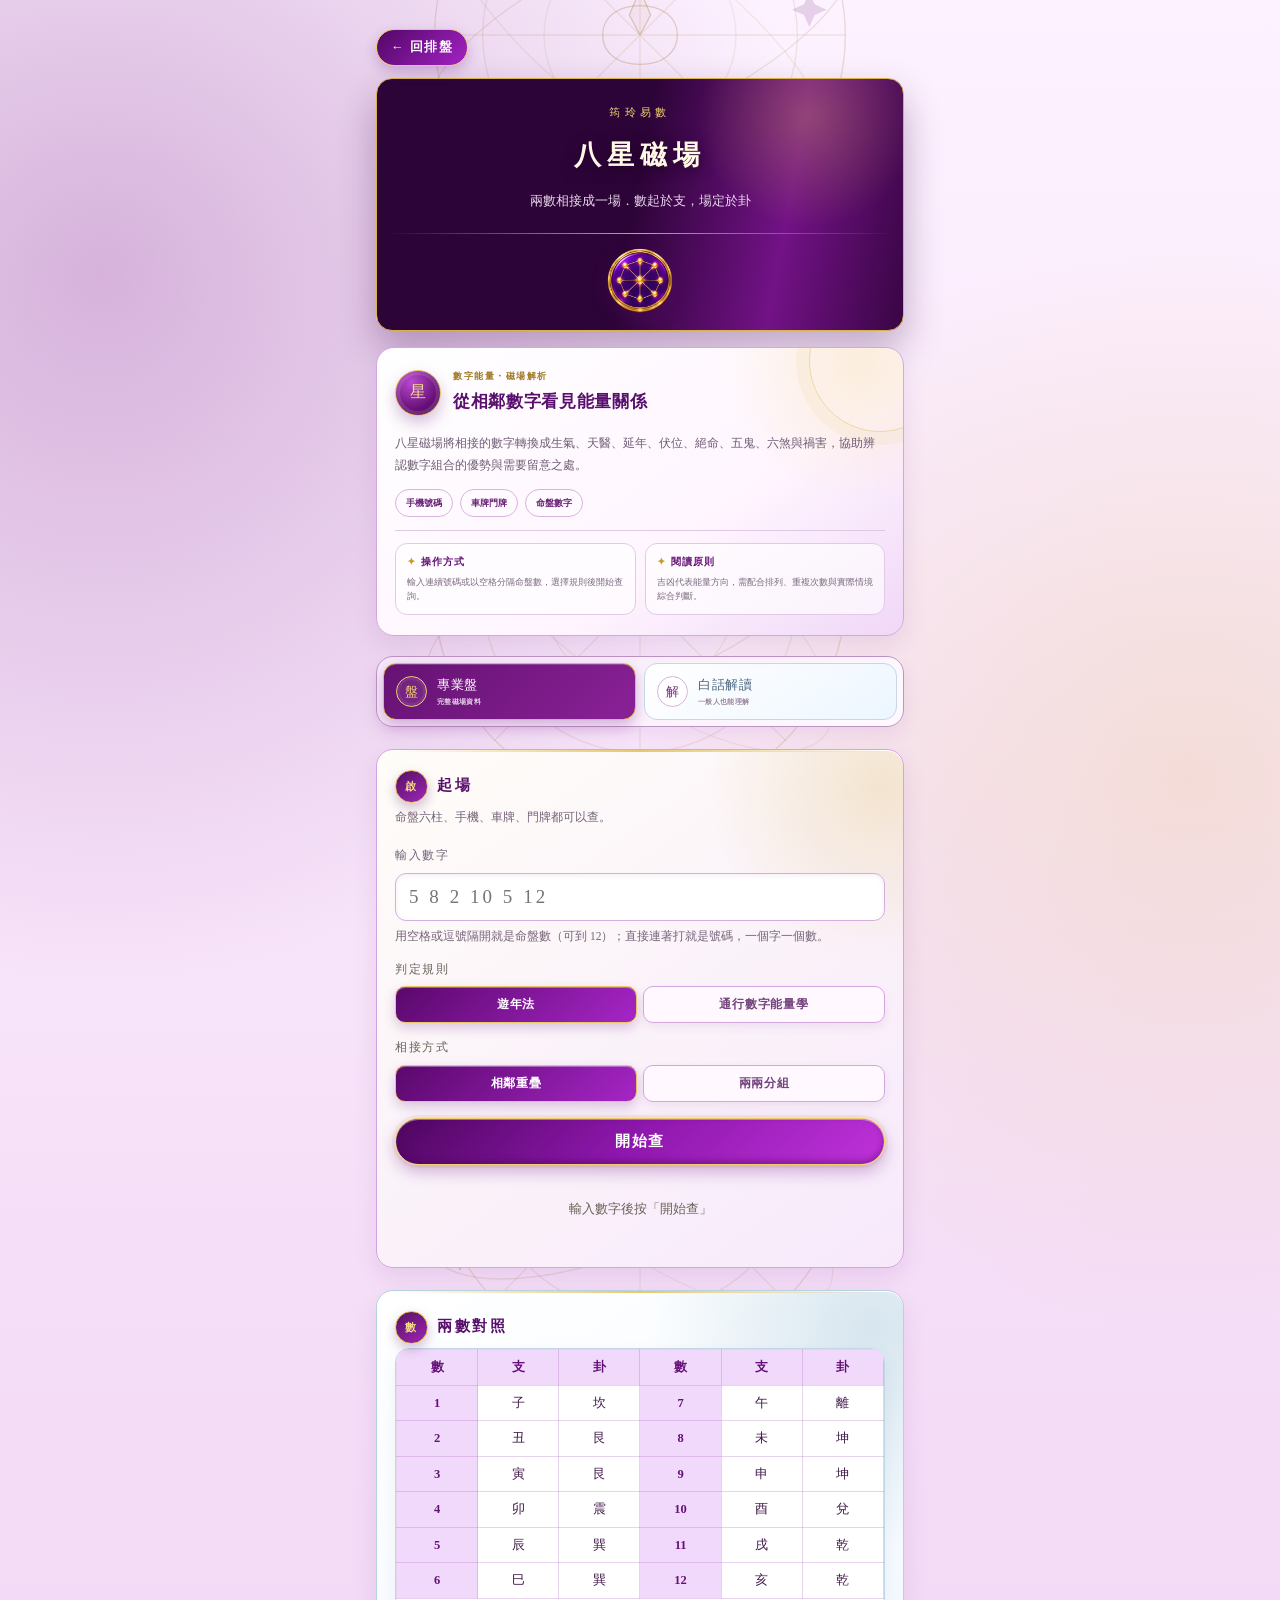
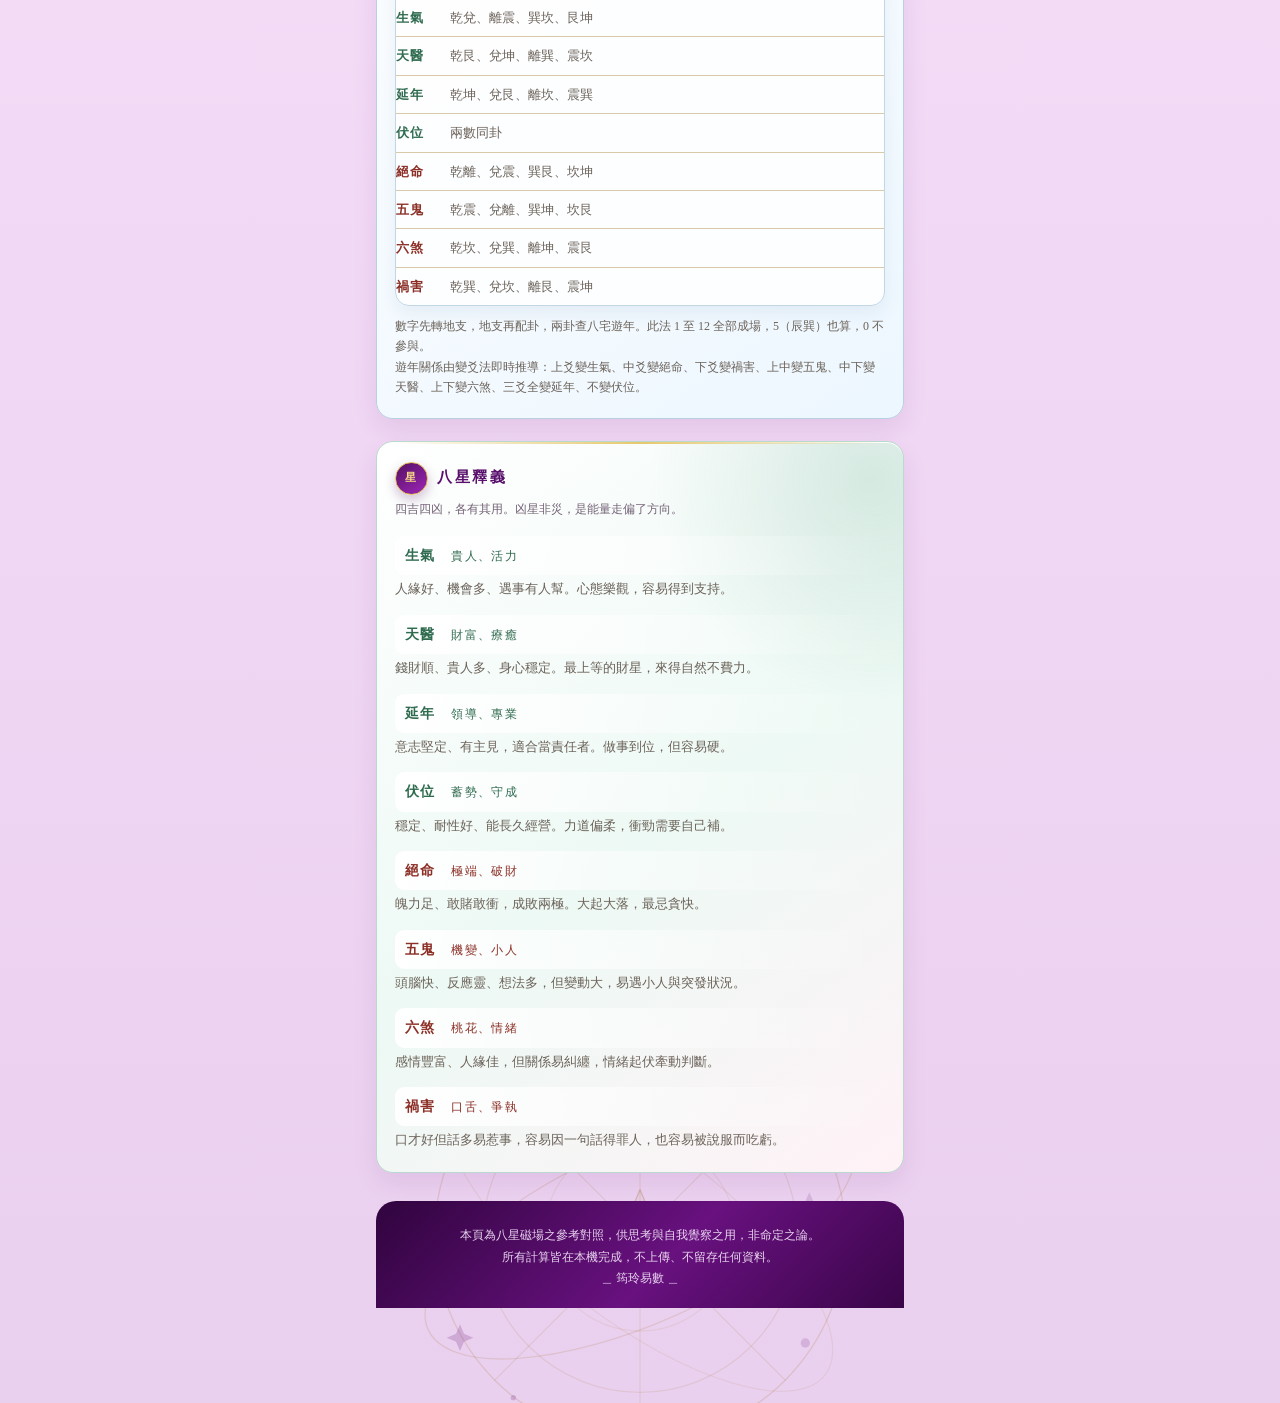
==== bxcc.html @ 33329186 "Add ordered trigram shapes to nine-star number results" ====
<!DOCTYPE html>
<html lang="zh-Hant-TW">
<head>
<meta charset="utf-8">
<meta name="viewport" content="width=device-width,initial-scale=1,viewport-fit=cover">
<meta name="robots" content="noindex,nofollow,noarchive,nosnippet">
<meta name="referrer" content="no-referrer">
<meta name="theme-color" content="#8C2F26">
<title>八星磁場 · 筠玲易數</title>
<style>
:root{
  --paper:#F2EAD9; --paper2:#F7F1E4; --ink:#241E19; --ink2:#6B6259;
  --seal:#8C2F26; --gold:#C9A227; --line:#D8C9A8; --jade:#2F6B4F;
}
*{box-sizing:border-box}
html,body{margin:0;padding:0}
body{
  background:var(--paper);
  color:var(--ink);
  font-family:"Noto Serif TC","Songti TC","Times New Roman",serif;
  line-height:1.8;
  -webkit-text-size-adjust:100%;
  padding:0 0 60px;
}
.wrap{max-width:520px;margin:0 auto;padding:0 18px}

.back{display:inline-block;margin:18px 0 0;font-size:12.5px;letter-spacing:.12em;
  color:var(--seal);text-decoration:none;border-bottom:1px solid var(--line);padding-bottom:2px}
.back:focus-visible{outline:2px solid var(--gold);outline-offset:3px}

header{padding:22px 0 24px;text-align:center}
.eyebrow{font-size:11px;letter-spacing:.4em;color:var(--seal);margin:0 0 8px}
h1{font-size:27px;letter-spacing:.22em;margin:0 0 10px;font-weight:700}
.sub{font-size:13px;color:var(--ink2);margin:0}
.rule{height:1px;border:0;margin:20px 0 0;
  background:linear-gradient(90deg,rgba(201,162,39,0),var(--gold),rgba(201,162,39,0))}

.card{background:var(--paper2);border:1px solid var(--line);border-radius:5px;
  padding:20px 18px;margin:22px 0}
.card h2{font-size:15px;letter-spacing:.18em;margin:0 0 4px;color:var(--seal)}
.card .hint{font-size:12px;color:var(--ink2);margin:0 0 16px}

label{display:block;font-size:12px;letter-spacing:.14em;color:var(--ink2);margin:0 0 6px}
.fieldnote{font-size:11.5px;color:var(--ink2);margin:6px 0 0;line-height:1.6}
input[type=text]{width:100%;padding:12px 13px;font-size:19px;letter-spacing:.16em;
  font-family:inherit;color:var(--ink);background:#fff;
  border:1px solid var(--line);border-radius:4px}
input[type=text]:focus{outline:2px solid var(--gold);outline-offset:1px;border-color:var(--gold)}
.btn{display:block;width:100%;margin-top:16px;padding:13px;border:0;border-radius:4px;
  background:var(--seal);color:var(--paper);font-family:inherit;font-size:15px;
  letter-spacing:.18em;cursor:pointer}
.btn:hover{background:#75261E}
.btn:focus-visible{outline:2px solid var(--gold);outline-offset:2px}

.switch{margin-top:14px}
.switch > span{display:block;font-size:12px;letter-spacing:.14em;color:var(--ink2);margin:0 0 6px}
.modes{display:flex;gap:8px}
.modes button{flex:1;padding:9px 4px;font-family:inherit;font-size:12px;letter-spacing:.06em;
  background:transparent;color:var(--ink2);border:1px solid var(--line);border-radius:4px;cursor:pointer}
.modes button[aria-pressed=true]{background:var(--seal);color:var(--paper);border-color:var(--seal)}
.modes button:focus-visible{outline:2px solid var(--gold);outline-offset:2px}

.flag{margin-top:14px;padding:10px 12px;border-left:3px solid var(--gold);
  background:#F0E8D4;font-size:12px;color:var(--ink2);line-height:1.7}
.flag b{color:var(--seal)}

#out{margin-top:18px}
.pair{display:flex;align-items:flex-start;gap:12px;padding:11px 0;border-bottom:1px solid var(--line)}
.pair:last-child{border-bottom:0}
.num{font-size:20px;letter-spacing:.06em;min-width:62px;color:var(--ink);white-space:nowrap}
.num small{display:block;font-size:11px;color:var(--ink2);letter-spacing:.04em;line-height:1.5}
.star{font-size:16px;letter-spacing:.1em;min-width:44px;font-weight:700}
.star.ji{color:var(--jade)}
.star.xiong{color:var(--seal)}
.desc{font-size:12.5px;color:var(--ink2);line-height:1.6}
.tally{margin-top:16px;padding-top:14px;border-top:1px solid var(--line);font-size:13px}
.tally b{color:var(--seal)}
.empty{font-size:13px;color:var(--ink2);text-align:center;padding:14px 0}
.gua-sequence{margin:2px 0 18px;padding:15px 12px 12px;border:1px solid var(--line);border-radius:5px;background:#fffaf0}
.gua-sequence-head{display:flex;align-items:end;justify-content:space-between;gap:10px;margin-bottom:12px}
.gua-sequence-head b{color:var(--seal);font-size:14px;letter-spacing:.14em}
.gua-sequence-head small{color:var(--ink2);font-size:10.5px}
.gua-scroll{display:flex;gap:8px;overflow-x:auto;padding:2px 1px 8px;scrollbar-width:thin;scrollbar-color:var(--gold) transparent}
.gua-item{position:relative;flex:1 0 58px;min-width:58px;padding:9px 5px 8px;text-align:center;border:1px solid #e3d5b8;border-radius:5px;background:linear-gradient(180deg,#fff,#f5ead3)}
.gua-item:not(:last-child):after{content:"›";position:absolute;right:-8px;top:37px;z-index:2;color:var(--gold);font-weight:700}
.gua-num{display:block;color:var(--seal);font-size:19px;font-weight:700;line-height:1.2}
.gua-shape{width:38px;margin:7px auto 6px;display:grid;gap:4px}
.gua-yao{height:4px;display:flex;justify-content:space-between}
.gua-yao.yang{background:var(--seal)}
.gua-yao.yin span{display:block;width:16px;background:var(--seal)}
.gua-name{display:block;color:var(--ink);font-size:12px;font-weight:700;line-height:1.3}
.gua-zhi{display:block;color:var(--ink2);font-size:10px;line-height:1.4}

table{width:100%;border-collapse:collapse;font-size:12.5px;table-layout:fixed}
th,td{border:1px solid var(--line);padding:6px 2px;text-align:center}
th{background:#EFE5CE;color:var(--seal);font-weight:700}
td.ji{color:var(--jade)}
td.xiong{color:var(--seal)}
td.self{color:var(--ink2);background:#F0E8D4}
.legend{font-size:12px;color:var(--ink2);margin:10px 0 0;line-height:1.7}

.pairs-list{margin:0;padding:0;list-style:none}
.pairs-list li{display:flex;gap:10px;padding:7px 0;border-bottom:1px solid var(--line);font-size:13px}
.pairs-list li:last-child{border-bottom:0}
.pairs-list .nm{min-width:44px;font-weight:700;letter-spacing:.08em}
.pairs-list .nm.ji{color:var(--jade)}
.pairs-list .nm.xiong{color:var(--seal)}
.pairs-list .gp{color:var(--ink2)}

dl{margin:0}
dt{font-size:14px;font-weight:700;letter-spacing:.1em;margin:14px 0 3px}
dt.ji{color:var(--jade)}
dt.xiong{color:var(--seal)}
dd{margin:0;font-size:12.5px;color:var(--ink2)}

footer{text-align:center;font-size:11.5px;color:var(--ink2);padding:26px 18px 0;line-height:1.9}
</style>
<link rel="stylesheet" href="theme-v3.css?v=1">
<link rel="stylesheet" href="inner-theme-v4.css?v=annual-premium-v1">
</head>
<body class="jl-page jl-page-bxcc">
<div class="wrap">

<a class="back" href="./index.html">← 回排盤</a>

<header>
  <p class="eyebrow">筠玲易數</p>
  <h1>八星磁場</h1>
  <p class="sub">兩數相接成一場．數起於支，場定於卦</p>
  <hr class="rule">
</header>

<section class="bx-guide" aria-label="八星磁場說明">
  <div class="bx-guide-head"><span>星</span><div><small>數字能量・磁場解析</small><h2>從相鄰數字看見能量關係</h2></div></div>
  <p>八星磁場將相接的數字轉換成生氣、天醫、延年、伏位、絕命、五鬼、六煞與禍害，協助辨認數字組合的優勢與需要留意之處。</p>
  <div class="bx-guide-tags"><span>手機號碼</span><span>車牌門牌</span><span>命盤數字</span></div>
  <div class="bx-guide-foot"><div><b>操作方式</b>輸入連續號碼或以空格分隔命盤數，選擇規則後開始查詢。</div><div><b>閱讀原則</b>吉凶代表能量方向，需配合排列、重複次數與實際情境綜合判斷。</div></div>
</section>

<section id="jli-reading" aria-label="八星磁場閱讀方式">
  <div class="jli-reading-tabs" role="tablist">
    <button type="button" class="on" data-jli-reading="chart" aria-selected="true"><i>盤</i><span>專業盤<small>完整磁場資料</small></span></button>
    <button type="button" data-jli-reading="plain" aria-selected="false"><i>解</i><span>白話解讀<small>一般人也能理解</small></span></button>
  </div>
  <div class="jli-reading-body" hidden>
    <div class="jli-reading-title"><span>星</span><div><small>一般客戶閱讀模式</small><h2>把八星磁場轉成生活中的能量提醒</h2></div></div>
    <p id="jli-reading-lead">專業盤保留兩數成場與八星名稱；白話模式則說明這組數字常見的優勢、可能過度使用的地方，以及在工作、人際與選號上的應用方向。</p>
    <div class="jli-reading-points">
      <article><b><em>01</em>主要磁場</b><p>先看反覆出現的八星，辨認號碼最明顯的能量。</p></article>
      <article><b><em>02</em>組合影響</b><p>再看相鄰排列與重複次數，避免只憑單一吉凶判斷。</p></article>
      <article><b><em>03</em>生活應用</b><p>轉成工作、人際、財務及情緒管理可以理解的提醒。</p></article>
    </div>
    <div class="jli-pro-preview">
      <div class="jli-pro-lock">鎖</div><div><small>PROFESSIONAL REPORT</small><h3>完整專業版解讀</h3><p>專業版將提供主要磁場比例、連續組合、優勢風險及老師的號碼使用建議。</p></div>
      <div class="jli-pro-tags"><span>磁場比例</span><span>連續組合</span><span>財運事業</span><span>人際感情</span><span>選號建議</span></div>
      <button type="button" disabled>專業版・即將開放</button>
    </div>
    <p class="jli-reading-note">數字磁場內容適合自我理解與生活規劃參考，不應作為醫療、法律及投資決策的唯一依據。</p>
  </div>
</section>

<section class="card bx-input-card">
  <h2>起場</h2>
  <p class="hint">命盤六柱、手機、車牌、門牌都可以查。</p>

  <label for="num">輸入數字</label>
  <input type="text" id="num" inputmode="numeric" autocomplete="off" placeholder="5 8 2 10 5 12">
  <p class="fieldnote">用空格或逗號隔開就是命盤數（可到 12）；直接連著打就是號碼，一個字一個數。</p>

  <div class="switch">
    <span>判定規則</span>
    <div class="modes" role="group" aria-label="判定規則">
      <button type="button" id="r1" aria-pressed="true">遊年法</button>
      <button type="button" id="r2" aria-pressed="false">通行數字能量學</button>
    </div>
  </div>

  <div class="switch">
    <span>相接方式</span>
    <div class="modes" role="group" aria-label="相接方式">
      <button type="button" id="p1" aria-pressed="true">相鄰重疊</button>
      <button type="button" id="p2" aria-pressed="false">兩兩分組</button>
    </div>
  </div>

  <button class="btn" type="button" id="go">開始查</button>
  <div id="out"><p class="empty">輸入數字後按「開始查」</p></div>
</section>

<section class="card bx-grid-card">
  <h2>兩數對照</h2>
  <div id="grid"></div>
  <p class="legend" id="gridnote"></p>
</section>

<section class="card bx-dict-card">
  <h2>八星釋義</h2>
  <p class="hint">四吉四凶，各有其用。凶星非災，是能量走偏了方向。</p>
  <dl id="dict"></dl>
</section>

<footer>
  本頁為八星磁場之參考對照，供思考與自我覺察之用，非命定之論。<br>
  所有計算皆在本機完成，不上傳、不留存任何資料。<br>
  ＿ 筠玲易數 ＿
</footer>

</div>

<script src="traditional-zh.js?v=traditional-v1"></script>
<script>
(function(){
'use strict';

/* ─────────── 八星 ─────────── */
var STAR = {
  '生氣':{t:'ji', s:'貴人、活力', d:'人緣好、機會多、遇事有人幫。心態樂觀，容易得到支持。'},
  '天醫':{t:'ji', s:'財富、療癒', d:'錢財順、貴人多、身心穩定。最上等的財星，來得自然不費力。'},
  '延年':{t:'ji', s:'領導、專業', d:'意志堅定、有主見，適合當責任者。做事到位，但容易硬。'},
  '伏位':{t:'ji', s:'蓄勢、守成', d:'穩定、耐性好、能長久經營。力道偏柔，衝勁需要自己補。'},
  '絕命':{t:'xiong', s:'極端、破財', d:'魄力足、敢賭敢衝，成敗兩極。大起大落，最忌貪快。'},
  '五鬼':{t:'xiong', s:'機變、小人', d:'頭腦快、反應靈、想法多，但變動大，易遇小人與突發狀況。'},
  '六煞':{t:'xiong', s:'桃花、情緒', d:'感情豐富、人緣佳，但關係易糾纏，情緒起伏牽動判斷。'},
  '禍害':{t:'xiong', s:'口舌、爭執', d:'口才好但話多易惹事，容易因一句話得罪人，也容易被說服而吃虧。'}
};
var ORDER = ['生氣','天醫','延年','伏位','絕命','五鬼','六煞','禍害'];

/* ─────────── 規則一：遊年法 ───────────
   數字 → 地支 → 八卦 → 八宅遊年
   1子坎 2丑艮 3寅艮 4卯震 5辰巽 6巳巽
   7午離 8未坤 9申坤 10酉兌 11戌乾 12亥乾           */
var ZHI  = ['','子','丑','寅','卯','辰','巳','午','未','申','酉','戌','亥'];
var GUA  = ['','坎','艮','艮','震','巽','巽','離','坤','坤','兌','乾','乾'];

/* 八卦爻線，由上而下：1 陽、0 陰 */
var YAO = {
  '乾':'111', '兌':'011', '離':'101', '震':'001',
  '巽':'110', '坎':'010', '艮':'100', '坤':'000'
};

/* ---------------------------------------------------------
   八宅遊年：用「變爻法」推導，不寫死對照表。
   兩卦逐爻比對，變動的爻位決定遊年：
     不變     伏位      上爻變   生氣
     中爻變   絕命      下爻變   禍害
     上中變   五鬼      中下變   天醫
     上下變   六煞      三爻全變 延年

   2026-08-08 修正：原本寫死的對照表，絕命與六煞有四組寫顛倒
     艮震・兌巽  原標絕命 → 應為六煞
     艮巽・兌震  原標六煞 → 應為絕命
   受影響的數字組合：2-4、3-4、5-10、6-10（絕命→六煞）
                    2-5、2-6、3-5、3-6、4-10（六煞→絕命）
   改為推導後，乾宮八關係 8/8 與傳統相符，28 組關係對稱。
   --------------------------------------------------------- */
var RULE = {
  '000':'伏位', '100':'生氣', '010':'絕命', '001':'禍害',
  '110':'五鬼', '011':'天醫', '101':'六煞', '111':'延年'
};
var BAGUA = ['乾','兌','離','震','巽','坎','艮','坤'];

var YOUNIAN = {};
(function(){
  for (var i = 0; i < BAGUA.length; i++){
    for (var j = 0; j < BAGUA.length; j++){
      var a = YAO[BAGUA[i]], b = YAO[BAGUA[j]], x = '';
      for (var k = 0; k < 3; k++) x += (a.charAt(k) === b.charAt(k)) ? '0' : '1';
      YOUNIAN[BAGUA[i] + BAGUA[j]] = RULE[x];
    }
  }
})();

/* 由推導結果反組成「每個遊年有哪幾組卦」，供對照表列出 */
var YOUNIAN_GROUPS = {};
(function(){
  var seen = {};
  for (var i = 0; i < BAGUA.length; i++){
    for (var j = 0; j < BAGUA.length; j++){
      if (i === j) continue;
      var a = BAGUA[i], b = BAGUA[j];
      var key = [a, b].sort().join('');
      if (seen[key]) continue;
      seen[key] = 1;
      var name = YOUNIAN[a + b];
      (YOUNIAN_GROUPS[name] = YOUNIAN_GROUPS[name] || []).push([a, b]);
    }
  }
})();

/* ─────────── 規則二：通行數字能量學（1-9，去 5） ─────────── */
var TONGXING = {
  '13':'天醫','31':'天醫','68':'天醫','86':'天醫','49':'天醫','94':'天醫','27':'天醫','72':'天醫',
  '14':'生氣','41':'生氣','67':'生氣','76':'生氣','39':'生氣','93':'生氣','28':'生氣','82':'生氣',
  '19':'延年','91':'延年','78':'延年','87':'延年','34':'延年','43':'延年','26':'延年','62':'延年',
  '11':'伏位','22':'伏位','33':'伏位','44':'伏位','66':'伏位','77':'伏位','88':'伏位','99':'伏位',
  '17':'禍害','71':'禍害','89':'禍害','98':'禍害','46':'禍害','64':'禍害','23':'禍害','32':'禍害',
  '16':'六煞','61':'六煞','47':'六煞','74':'六煞','38':'六煞','83':'六煞','29':'六煞','92':'六煞',
  '18':'五鬼','81':'五鬼','79':'五鬼','97':'五鬼','36':'五鬼','63':'五鬼','24':'五鬼','42':'五鬼',
  '12':'絕命','21':'絕命','69':'絕命','96':'絕命','48':'絕命','84':'絕命','37':'絕命','73':'絕命'
};

/* ─────────── 狀態 ─────────── */
var rule = 'younian';   /* younian | tongxing */
var pairMode = 'overlap'; /* overlap | group */
var out = document.getElementById('out');

function esc(s){
  return String(s).replace(/[&<>]/g, function(c){
    return {'&':'&amp;','<':'&lt;','>':'&gt;'}[c];
  });
}

/* 解析輸入：有分隔符 → 多位數；沒有 → 逐字 */
function parseInput(raw){
  var s = String(raw || '');
  if (/[^0-9]/.test(s.trim())){
    return (s.match(/\d+/g) || []).map(Number);
  }
  return (s.match(/\d/g) || []).map(Number);
}

/* 依規則過濾可成場的數 */
function usable(nums){
  return nums.filter(function(n){
    if (rule === 'younian') return n >= 1 && n <= 12;
    return n >= 1 && n <= 9 && n !== 5;
  });
}

function lookup(a, b){
  if (rule === 'younian'){
    var ga = GUA[a], gb = GUA[b];
    if (!ga || !gb) return null;
    return YOUNIAN[ga + gb] || null;
  }
  return TONGXING[String(a) + String(b)] || null;
}

function makePairs(arr){
  var p = [], i;
  if (pairMode === 'overlap'){
    for (i = 0; i + 1 < arr.length; i++) p.push([arr[i], arr[i+1]]);
  } else {
    for (i = 0; i + 1 < arr.length; i += 2) p.push([arr[i], arr[i+1]]);
  }
  return p;
}

/* 將每個數字依序列成三爻卦形，對應老師的「列卦」閱讀方式 */
function drawYao(gua){
  var bits = YAO[gua] || '';
  var h = '<span class="gua-shape" aria-label="' + esc(gua) + '卦卦形">';
  for (var i = 0; i < bits.length; i++){
    h += bits.charAt(i) === '1'
      ? '<i class="gua-yao yang"></i>'
      : '<i class="gua-yao yin"><span></span><span></span></i>';
  }
  return h + '</span>';
}

function renderGuaSequence(arr){
  if (rule !== 'younian') return '';
  var h = '<section class="gua-sequence" aria-label="卦形排列">'
        + '<div class="gua-sequence-head"><b>卦形排列</b><small>每一個數字依序列卦</small></div>'
        + '<div class="gua-scroll">';
  arr.forEach(function(n){
    h += '<div class="gua-item">'
       + '<strong class="gua-num">' + esc(n) + '</strong>'
       + drawYao(GUA[n])
       + '<span class="gua-name">' + esc(GUA[n]) + '卦</span>'
       + '<small class="gua-zhi">' + esc(ZHI[n]) + '支</small>'
       + '</div>';
  });
  return h + '</div></section>';
}

function render(raw){
  var all = parseInput(raw);
  if (all.length < 2){
    out.innerHTML = '<p class="empty">至少要有兩個數字才能相接成場。</p>';
    return;
  }
  var arr = usable(all);
  if (arr.length < 2){
    out.innerHTML = '<p class="empty">' + (rule === 'younian'
      ? '可用的數字不足兩個。遊年法取 1 至 12，0 不成場。'
      : '扣掉 0 與 5 之後不足兩位，這組號碼不成磁場。') + '</p>';
    return;
  }

  var pairs = makePairs(arr);
  var html = '', ji = 0, xiong = 0, tally = {};

  pairs.forEach(function(p){
    var name = lookup(p[0], p[1]);
    if (!name) return;
    var info = STAR[name];
    if (info.t === 'ji') ji++; else xiong++;
    tally[name] = (tally[name] || 0) + 1;

    var sub = '';
    if (rule === 'younian'){
      sub = '<small>' + ZHI[p[0]] + GUA[p[0]] + '　' + ZHI[p[1]] + GUA[p[1]] + '</small>';
    }
    html += '<div class="pair">'
          +   '<div class="num">' + esc(p[0] + '－' + p[1]) + sub + '</div>'
          +   '<div class="star ' + info.t + '">' + name + '</div>'
          +   '<div class="desc">' + info.s + '｜' + info.d + '</div>'
          + '</div>';
  });

  if (!html){
    out.innerHTML = '<p class="empty">這組數字沒有成形的磁場。</p>';
    return;
  }

  var names = Object.keys(tally).sort(function(a, b){ return tally[b] - tally[a]; });
  var top = names[0];
  var line = '共 <b>' + (ji + xiong) + '</b> 組：吉星 <b>' + ji + '</b>、凶星 <b>' + xiong + '</b>。'
           + '主導磁場為 <b>' + top + '</b>（' + tally[top] + ' 組）。';
  var dropped = all.length - arr.length;
  if (dropped > 0){
    line += '<br><span style="color:var(--ink2)">已略去 ' + dropped + ' 個數：'
          + (rule === 'younian' ? '遊年法只取 1 至 12。' : '0 依附前數，5 為連接數，兩者本身不成場。')
          + '</span>';
  }
  out.innerHTML = renderGuaSequence(arr) + html + '<div class="tally">' + line + '</div>';
}

/* ─────────── 對照表 ─────────── */
function drawGrid(){
  var g = document.getElementById('grid');
  var note = document.getElementById('gridnote');

  if (rule === 'younian'){
    var h = '<table><tr><th>數</th><th>支</th><th>卦</th><th>數</th><th>支</th><th>卦</th></tr>';
    for (var i = 1; i <= 6; i++){
      var j = i + 6;
      h += '<tr><th>' + i + '</th><td>' + ZHI[i] + '</td><td>' + GUA[i] + '</td>'
         +     '<th>' + j + '</th><td>' + ZHI[j] + '</td><td>' + GUA[j] + '</td></tr>';
    }
    h += '</table>';

    h += '<ul class="pairs-list">';
    ORDER.forEach(function(name){
      if (name === '伏位'){
        h += '<li><span class="nm ji">伏位</span><span class="gp">兩數同卦</span></li>';
        return;
      }
      var groups = (YOUNIAN_GROUPS[name] || []).map(function(p){ return p[0] + p[1]; }).join('、');
      h += '<li><span class="nm ' + STAR[name].t + '">' + name + '</span>'
         + '<span class="gp">' + groups + '</span></li>';
    });
    h += '</ul>';

    g.innerHTML = h;
    note.innerHTML = '數字先轉地支，地支再配卦，兩卦查八宅遊年。'
      + '此法 1 至 12 全部成場，5（辰巽）也算，0 不參與。'
      + '<br>遊年關係由變爻法即時推導：上爻變生氣、中爻變絕命、下爻變禍害、'
      + '上中變五鬼、中下變天醫、上下變六煞、三爻全變延年、不變伏位。';
    return;
  }

  var ns = [1,2,3,4,6,7,8,9];
  var t = '<table><tr><th></th>';
  ns.forEach(function(n){ t += '<th>' + n + '</th>'; });
  t += '</tr>';
  ns.forEach(function(a){
    t += '<tr><th>' + a + '</th>';
    ns.forEach(function(b){
      var name = TONGXING[String(a) + String(b)];
      var cls = (a === b) ? 'self' : STAR[name].t;
      t += '<td class="' + cls + '">' + name + '</td>';
    });
    t += '</tr>';
  });
  t += '</table>';
  g.innerHTML = t;
  note.innerHTML = '坊間通行的數字能量學，取 1 至 9，5 為連接數不成場，0 依附前數。'
    + '<br>此法與老師排盤上的標示不同，僅供比對。';
}

/* ─────────── 事件 ─────────── */
function refresh(){
  drawGrid();
  var v = document.getElementById('num').value;
  if (parseInput(v).length >= 2) render(v);
}

function setRule(r){
  rule = r;
  document.getElementById('r1').setAttribute('aria-pressed', r === 'younian');
  document.getElementById('r2').setAttribute('aria-pressed', r === 'tongxing');
  refresh();
}
function setPair(p){
  pairMode = p;
  document.getElementById('p1').setAttribute('aria-pressed', p === 'overlap');
  document.getElementById('p2').setAttribute('aria-pressed', p === 'group');
  var v = document.getElementById('num').value;
  if (parseInput(v).length >= 2) render(v);
}

document.getElementById('r1').addEventListener('click', function(){ setRule('younian'); });
document.getElementById('r2').addEventListener('click', function(){ setRule('tongxing'); });
document.getElementById('p1').addEventListener('click', function(){ setPair('overlap'); });
document.getElementById('p2').addEventListener('click', function(){ setPair('group'); });
document.getElementById('go').addEventListener('click', function(){
  render(document.getElementById('num').value);
});
document.getElementById('num').addEventListener('keydown', function(e){
  if (e.key === 'Enter'){ e.preventDefault(); render(this.value); }
});

/* 八星釋義 */
(function(){
  var h = '';
  ORDER.forEach(function(n){
    var s = STAR[n];
    h += '<dt class="' + s.t + '">' + n
       + '　<span style="font-size:12px;font-weight:400">' + s.s + '</span></dt>'
       + '<dd>' + s.d + '</dd>';
  });
  document.getElementById('dict').innerHTML = h;
})();

drawGrid();

})();
</script>
<script>
(function(){
  var panel=document.getElementById('jli-reading');
  if(!panel) return;
  var body=panel.querySelector('.jli-reading-body');
  panel.querySelectorAll('[data-jli-reading]').forEach(function(btn){
    btn.addEventListener('click',function(){
      var plain=btn.getAttribute('data-jli-reading')==='plain';
      panel.querySelectorAll('[data-jli-reading]').forEach(function(item){
        var active=item===btn; item.classList.toggle('on',active); item.setAttribute('aria-selected',active?'true':'false');
      });
      body.hidden=!plain;
      (plain ? panel : document.querySelector('section.card')).scrollIntoView({behavior:'smooth',block:'start'});
    });
  });
})();
</script>
<script src="quick-nav.js?v=taohua-v23"></script>
</body>
</html>
---- theme-v3.css ----
:root{
  --jl-purple:#681184;
  --jl-purple-2:#9829bd;
  --jl-purple-3:#c96ee8;
  --jl-lilac:#f3d9ff;
  --jl-blush:#fff7ff;
  --jl-gold:#d8ad4d;
  --jl-gold-soft:#f4d985;
  --jl-ink:#4d165d;
  --jl-muted:#756378;
  --jl-line:rgba(173,84,201,.42);
  --jl-shadow:0 12px 32px rgba(94,18,121,.13);
}

.jl-page{
  min-height:100%;
  background:
    radial-gradient(circle at 50% -8%,rgba(255,255,255,.98),transparent 36%),
    radial-gradient(circle at 8% 34%,rgba(212,116,243,.20),transparent 26%),
    linear-gradient(180deg,#fff9ff 0%,#f7e4ff 55%,#ecd0fa 100%);
  color:#3e3142;
}

.jl-page::before{
  content:"";
  position:fixed;
  inset:0;
  z-index:-1;
  pointer-events:none;
  opacity:.28;
  background-image:radial-gradient(rgba(121,30,151,.24) .55px,transparent .55px);
  background-size:8px 8px;
}

.jl-page .wrap{max-width:620px}

.jl-page .back{
  display:inline-flex;
  align-items:center;
  min-height:40px;
  margin-top:14px;
  padding:7px 14px;
  border:1px solid var(--jl-line);
  border-radius:999px;
  background:rgba(255,255,255,.78);
  color:var(--jl-purple);
  text-decoration:none;
  box-shadow:0 5px 15px rgba(92,14,119,.08);
}

.jl-page header:not(.jlf-header){
  margin:14px 0 22px;
  padding:25px 18px 23px;
  border:1px solid var(--jl-line);
  border-radius:22px;
  background:
    radial-gradient(circle at 85% 15%,rgba(244,217,133,.22),transparent 24%),
    linear-gradient(135deg,rgba(255,255,255,.94),rgba(239,204,255,.92));
  box-shadow:var(--jl-shadow);
}

.jl-page .eyebrow{color:var(--jl-purple-2)}
.jl-page h1{color:var(--jl-purple);text-shadow:0 2px 12px rgba(105,19,134,.10)}
.jl-page .sub{color:var(--jl-muted)}
.jl-page .rule,.jl-page .orn{background:linear-gradient(90deg,transparent,var(--jl-gold),transparent)}

.jl-page .card{
  border:1px solid var(--jl-line);
  border-radius:18px;
  background:linear-gradient(180deg,rgba(255,255,255,.97),rgba(255,248,255,.94));
  box-shadow:var(--jl-shadow);
}

.jl-page .card h2,.jl-page h2{color:var(--jl-purple)}
.jl-page h2::after{background:linear-gradient(90deg,transparent,var(--jl-gold),transparent)}
.jl-page label,.jl-page .hint,.jl-page .fieldnote,.jl-page .note{color:var(--jl-muted)}

.jl-page input,.jl-page select{
  border-color:rgba(164,88,190,.42);
  border-radius:10px;
  background:#fff;
}

.jl-page input:focus,.jl-page select:focus{
  border-color:var(--jl-purple-2);
  box-shadow:0 0 0 3px rgba(160,50,196,.14);
}

.jl-page .btn,.jl-page .go,.jl-page .pick button{
  border-radius:999px;
  background:linear-gradient(135deg,var(--jl-purple),var(--jl-purple-2));
  color:#fff;
  box-shadow:0 7px 17px rgba(95,15,124,.20);
}

.jl-page .modes button,.jl-page .quick button{
  border-color:var(--jl-line);
  border-radius:10px;
  background:rgba(255,255,255,.74);
  color:var(--jl-purple);
}

.jl-page .modes button[aria-pressed=true]{
  border-color:var(--jl-purple);
  background:linear-gradient(135deg,var(--jl-purple),var(--jl-purple-2));
  color:#fff;
}

.jl-page table{background:#fff}
.jl-page th{background:#f1d9fb;color:var(--jl-purple)}
.jl-page th,.jl-page td{border-color:rgba(174,111,193,.30)}

.jl-page .yj>div,.jl-page .pos div,.jl-page .hrs div{
  border-color:rgba(174,111,193,.30);
  background:#fffaff;
}

.jl-page footer:not(.jlf-footer){
  margin-top:28px;
  padding:24px 14px 18px;
  border:0;
  border-radius:20px 20px 0 0;
  background:linear-gradient(135deg,#30043e,#68117f 55%,#3a0549);
  color:#e9d5ef;
}

@media(max-width:430px){
  .jl-page .wrap{padding-left:14px;padding-right:14px}
  .jl-page header:not(.jlf-header){padding:21px 14px}
  .jl-page .card{padding:18px 15px}
}
---- inner-theme-v4.css ----
:root{--jl-purple:#651078;--jl-purple2:#aa28cb;--jl-deep:#350441;--jl-gold:#d5aa3d;--jl-gold2:#f5db85;--jl-paper:#fffaff;--jl-ink:#401949;--route-a:#71127f;--route-b:#d5a73c;--route-soft:#f1dcf6;--route-pale:#fff7ff}
body[data-jli-route="四柱"]{--route-a:#71127f;--route-b:#c59632;--route-soft:#efd9f5;--route-pale:#fff5ff}
body[data-jli-route="九宮"]{--route-a:#356d91;--route-b:#b68a2c;--route-soft:#dcecf7;--route-pale:#f4faff}
body[data-jli-route="奇門"]{--route-a:#397b70;--route-b:#b88b2a;--route-soft:#dcefe9;--route-pale:#f2fbf8}
body[data-jli-route="六親"]{--route-a:#984d78;--route-b:#bf8d2b;--route-soft:#f3dce8;--route-pale:#fff5f9}
body[data-jli-route="流年"]{--route-a:#9a6629;--route-b:#8b4b72;--route-soft:#f7e8c9;--route-pale:#fffaf0}
body.jlf-feature-mode,body.jl-page-bxcc,body.jl-page-rz{color:var(--jl-ink);background:radial-gradient(circle at 8% 12%,color-mix(in srgb,var(--route-a) 17%,transparent),transparent 24%),url("assets/celestial-orbit.svg") 50% 340px/620px auto repeat-y,linear-gradient(180deg,color-mix(in srgb,var(--route-soft) 72%,#fff) 0,#fff9fff6 48%,color-mix(in srgb,var(--route-soft) 82%,#fff) 100%)!important}
#jli-head{height:auto!important;min-height:0!important;aspect-ratio:auto!important;margin:0 -18px 15px!important;padding:0!important;background:#fffaff;box-shadow:0 8px 24px #67107820}
.jli-top{height:62px;padding:0 17px;display:flex;align-items:center;justify-content:space-between;border-bottom:1px solid #d5ad4f88;background:#ffffffeb;backdrop-filter:blur(13px)}
.jli-brand{display:flex;align-items:center;gap:9px;border:0;background:transparent;color:#59106c;font-family:inherit;text-align:left}.jli-brand>span{width:34px;height:34px;display:grid;place-items:center;border-radius:50%;border:1px solid var(--jl-gold);color:#a17620;background:linear-gradient(145deg,#fffef7,#f6e3a0);box-shadow:inset 0 0 0 4px #fff,0 4px 10px #72128122}.jli-brand b{font-size:19px}.jli-brand small{display:block;font-size:7px;letter-spacing:1.5px;color:#93722e;margin-top:1px}.jli-home,#jlf-back{border:1px solid #f0cf6e!important;border-radius:999px!important;color:white!important;background:linear-gradient(135deg,#510665,#8e18ae 50%,#bc31d8)!important;box-shadow:inset 0 1px #ffffff66,inset 0 -3px 7px #42004f66,0 6px 15px #67117f42,0 0 0 3px #ddb84c28!important;font:900 11px inherit!important;min-height:38px;padding:0 15px!important;cursor:pointer}
#jlf-back{display:block!important;margin:0 0 13px!important;width:100%!important}
.jli-hero{min-height:145px;padding:25px 20px;display:grid;grid-template-columns:1fr 92px;align-items:center;position:relative;overflow:hidden;background:linear-gradient(90deg,#fffafbef 0 48%,color-mix(in srgb,var(--route-soft) 74%,transparent)),url("hero-bg-v3.webp") center/cover}.jli-hero:after{content:"";position:absolute;width:190px;height:190px;right:-55px;bottom:-100px;border:1px solid color-mix(in srgb,var(--route-a) 38%,transparent);border-radius:50%;box-shadow:0 0 0 18px color-mix(in srgb,var(--route-a) 10%,transparent),0 0 0 40px color-mix(in srgb,var(--route-b) 8%,transparent)}.jli-hero em{font-style:normal;font-size:9px;letter-spacing:2.5px;color:var(--route-b);font-weight:900}.jli-hero h1{margin:5px 0!important;color:color-mix(in srgb,var(--route-a) 88%,#3d1747)!important;font-size:27px!important;line-height:1.2!important;text-align:left!important;letter-spacing:.04em!important}.jli-hero p{margin:0;max-width:340px;color:#684d6d;font-size:10px;line-height:1.7}.jli-hero img{width:86px;z-index:2;filter:drop-shadow(0 8px 10px color-mix(in srgb,var(--route-a) 36%,transparent))}
.jli-steps{display:grid;grid-template-columns:repeat(6,minmax(82px,1fr));gap:6px;padding:9px 12px;overflow-x:auto;scrollbar-width:none;-ms-overflow-style:none;scroll-snap-type:x proximity;background:linear-gradient(135deg,#390447,#651078)}.jli-steps::-webkit-scrollbar{display:none}.jli-steps button,.jli-steps a{height:34px;padding:0 10px;display:flex;align-items:center;justify-content:center;scroll-snap-align:center;white-space:nowrap;border:1px solid #e0bd6280;border-radius:999px;background:#ffffff0d;color:#efdcaa;text-decoration:none;font:900 9px inherit}.jli-steps .on{color:#fff;border-color:#f0d271;background:linear-gradient(135deg,#8420a4,#bd34d8);box-shadow:inset 0 1px #ffffff55,0 4px 10px #22012955}
#jl-feature-shell-final>.seal,#jl-feature-shell-final>.hero,#jl-feature-shell-final>header:not(#jli-head){display:none!important;height:0!important;min-height:0!important;aspect-ratio:auto!important;margin:0!important;padding:0!important;border:0!important;background:none!important}
body.jlf-feature-mode #jl-feature-shell-final>.card,body.jlf-feature-mode #jl-feature-shell-final #out>.card,body.jlf-feature-mode #jl-feature-shell-final #plug>.card,body.jlf-feature-mode #jl-feature-shell-final #plugs>.card,body.jlf-feature-mode #jl-feature-shell-final #plugs0>.card,body.jl-page-bxcc .card,body.jl-page-rz .card{position:relative;border:1px solid #d4a3e1!important;border-radius:17px!important;background:linear-gradient(155deg,#fff,#fff5ff)!important;box-shadow:0 10px 25px #60107718,inset 0 1px #fff!important;overflow:hidden}
body.jlf-feature-mode #jl-feature-shell-final>.card:before,body.jlf-feature-mode #jl-feature-shell-final #out>.card:before,body.jlf-feature-mode #jl-feature-shell-final #plug>.card:before,body.jlf-feature-mode #jl-feature-shell-final #plugs>.card:before,body.jlf-feature-mode #jl-feature-shell-final #plugs0>.card:before,body.jl-page-bxcc .card:before,body.jl-page-rz .card:before{content:"";position:absolute;left:14px;right:14px;top:0;height:2px;background:linear-gradient(90deg,transparent,#e7c86d,transparent)}
body.jlf-feature-mode .card h2,body.jlf-feature-mode .card h3,body.jl-page-bxcc h1,body.jl-page-bxcc h2,body.jl-page-rz h1,body.jl-page-rz h2{color:#59106c!important}
body.jlf-feature-mode input,body.jlf-feature-mode select,body.jl-page-bxcc input,body.jl-page-rz input{border:1px solid #d2afdc!important;border-radius:11px!important;background:#fff!important;box-shadow:inset 0 2px 5px #5b0a7010!important;min-height:42px!important;color:#43204c!important}
body.jlf-feature-mode button.go,body.jlf-feature-mode .lock button,body.jlf-feature-mode .qm-in button,body.jlf-feature-mode .jg-in button,body.jlf-feature-mode .ly-m button,body.jl-page-bxcc #go,body.jl-page-rz #go{border:1px solid #f1ce68!important;border-radius:999px!important;color:#fff!important;background:linear-gradient(135deg,#4e065f,#8e17ad 48%,#bf32da)!important;box-shadow:inset 0 1px #ffffff66,inset 0 -3px 7px #42004f66,0 7px 16px #67117f4a,0 0 0 3px #dcb94e28!important;font-family:inherit!important;font-weight:900!important;min-height:42px!important;letter-spacing:.12em!important}
body.jlf-feature-mode .seg,body.jlf-feature-mode .tabs,body.jl-page-bxcc .modes{gap:6px!important;background:transparent!important;border:0!important}
body.jlf-feature-mode .seg button,body.jlf-feature-mode .tabs button,body.jlf-feature-mode .qm-zg button,body.jl-page-bxcc .modes button,body.jl-page-rz .quick button{border:1px solid #d3a7de!important;border-radius:10px!important;background:#fff9ff!important;color:#72437c!important;box-shadow:0 4px 10px #62107812!important;font-family:inherit!important;font-weight:900!important}
body.jlf-feature-mode .seg button[aria-pressed="true"],body.jlf-feature-mode .tabs button[aria-pressed="true"],body.jlf-feature-mode .qm-zg button.on,body.jl-page-bxcc .modes button[aria-pressed="true"],body.jl-page-rz .quick button:active{color:#fff!important;border-color:#e8c866!important;background:linear-gradient(135deg,#5a086c,#a625c6)!important;box-shadow:inset 0 1px #ffffff55,0 5px 12px #62107835!important}
body.jl-page-bxcc .back,body.jl-page-rz .back{display:inline-flex;align-items:center;min-height:37px;padding:0 14px;border:1px solid #e9c968;border-radius:999px;color:#fff!important;background:linear-gradient(135deg,#520665,#a323c4);box-shadow:0 6px 14px #6310783b;text-decoration:none;font-weight:900}
body.jl-page-bxcc .wrap,body.jl-page-rz .wrap{max-width:560px!important;padding:15px 16px 35px!important}body.jl-page-bxcc header,body.jl-page-rz header{padding:24px 8px 12px!important;background:linear-gradient(135deg,#fff9ff,#edd1f7)!important;border-radius:16px!important;margin:12px 0!important}body.jl-page-bxcc header:after,body.jl-page-rz header:after{content:"";display:block;width:72px;height:72px;margin:12px auto 0;background:url("badge-baxing-v1.webp") center/contain no-repeat;filter:drop-shadow(0 6px 8px #5e0b7040)}body.jl-page-rz header:after{background-image:url("date-banner-v3.webp");width:100%;height:auto;aspect-ratio:2/1;border:1px solid #e7c869;border-radius:14px;background-size:cover;background-position:center;background-repeat:no-repeat;box-shadow:0 10px 22px #4d075b35,inset 0 0 0 1px #ffffff80}
@media(min-width:640px){.jli-hero{padding:32px 36px;grid-template-columns:1fr 125px}.jli-hero img{width:115px}.jli-hero h1{font-size:35px!important}}

/* 每個入口只顯示自己的條件與結果，並清除舊版空容器 */
#jl-feature-shell-final .jli-route-hidden,
#jl-feature-shell-final .jli-empty-card{display:none!important}
body.jlf-feature-mode #jl-feature-shell-final .card.jli-route-hidden,
body.jlf-feature-mode #jl-feature-shell-final .card.jli-empty-card{display:none!important;min-height:0!important;height:0!important;margin:0!important;padding:0!important;border:0!important}
body.jlf-feature-mode #jl-feature-shell-final .card{min-height:0!important;height:auto!important}
body.jlf-feature-mode #jl-feature-shell-final #plugs0:empty,
body.jlf-feature-mode #jl-feature-shell-final #plug:empty,
body.jlf-feature-mode #jl-feature-shell-final #plugs:empty{display:none!important}

/* 舊深色結果區改回同一套紫金紙張風格 */
body.jlf-feature-mode .qm-card,
body.jlf-feature-mode .qm-gj,
body.jlf-feature-mode .qm-zi,
body.jlf-feature-mode .qm-ly,
body.jlf-feature-mode .jg-grid,
body.jlf-feature-mode .jie,
body.jlf-feature-mode .duan,
body.jlf-feature-mode .jdu{color:#4b2853!important;border-color:#d7b1e1!important;background:linear-gradient(145deg,#fff,#fff6ff)!important}
body.jlf-feature-mode .qm-cell{color:#5a3262!important;border-color:#d5addf!important;background:#fffaff!important}
body.jlf-feature-mode .qm-cell.on{color:#fff!important;border-color:#e8c65f!important;background:linear-gradient(145deg,#5a086c,#a625c6)!important}
body.jlf-feature-mode .qm-card h4,
body.jlf-feature-mode .qm-gj .nm,
body.jlf-feature-mode .qm-zi h5{color:#651078!important}
body[data-jli-route="奇門"] .qm-h{display:flex;align-items:center;gap:9px;margin:23px 0 11px;padding:8px 13px;border:1px solid #b9d7cd;border-radius:999px;color:#397b70;background:linear-gradient(90deg,#edf9f5,#fff8e3);font:900 12px var(--ser);letter-spacing:.18em;text-indent:0;box-shadow:0 5px 12px rgba(50,111,95,.08)}
body[data-jli-route="奇門"] .qm-h:before{content:"✦";color:#bd8c27;font-size:9px}
body[data-jli-route="奇門"] .qm-sg{gap:8px}
body[data-jli-route="奇門"] .qm-sg .c{border-color:#bfd9d0;border-radius:13px;background:linear-gradient(145deg,#fff,#eef9f5);box-shadow:0 5px 12px rgba(48,106,91,.07)}
body[data-jli-route="奇門"] .qm-sg .c:nth-child(even){border-color:#dfce9b;background:linear-gradient(145deg,#fff,#fff8e3)}
body[data-jli-route="奇門"] .qm-plate{gap:6px;padding:8px;border:1px solid #b8d7cd;border-radius:17px;background:radial-gradient(circle at 50% 50%,rgba(196,151,46,.18),transparent 42%),linear-gradient(145deg,#e8f6f1,#f8edfb);box-shadow:inset 0 1px #fff,0 9px 20px rgba(47,104,89,.12)}
body[data-jli-route="奇門"] .qm-cell{min-height:78px;border:1px solid #d7c8df!important;border-radius:11px!important;box-shadow:inset 0 1px #fff!important}
body[data-jli-route="奇門"] .qm-cell:nth-child(1){background:#eef8f4!important}body[data-jli-route="奇門"] .qm-cell:nth-child(2){background:#fff3f6!important}body[data-jli-route="奇門"] .qm-cell:nth-child(3){background:#fff8e4!important}body[data-jli-route="奇門"] .qm-cell:nth-child(4){background:#eef5ff!important}body[data-jli-route="奇門"] .qm-cell:nth-child(5){background:#f4edff!important}body[data-jli-route="奇門"] .qm-cell:nth-child(6){background:#fff0f7!important}body[data-jli-route="奇門"] .qm-cell:nth-child(7){background:#fff7e9!important}body[data-jli-route="奇門"] .qm-cell:nth-child(8){background:#eaf8f6!important}body[data-jli-route="奇門"] .qm-cell:nth-child(9){background:#eff0ff!important}
body[data-jli-route="奇門"] .qm-cell.on{min-height:94px!important;color:#fff!important;background:radial-gradient(circle at 70% 22%,rgba(246,218,126,.2),transparent 25%),linear-gradient(145deg,#28695e,#4c8f81 55%,#704878)!important;box-shadow:inset 0 0 0 1px #f0d47c,0 7px 16px rgba(39,91,79,.28)!important}
body[data-jli-route="奇門"] .qm-card{border-color:#bad8ce!important;background:radial-gradient(circle at 92% 16%,rgba(199,154,49,.22),transparent 28%),linear-gradient(145deg,#fff,#edf9f5)!important}
body[data-jli-route="奇門"] .qm-gj{border-left-color:#bd8d28!important;background:linear-gradient(145deg,#fffdf5,#fff6d9 55%,#f3fbf8)!important}
body[data-jli-route="奇門"] .qm-ly{margin:8px 0;border:1px solid #d7c6df!important;border-radius:12px;background:linear-gradient(145deg,#fff,#f7effa)!important;overflow:hidden}
body[data-jli-route="奇門"] .qm-ly summary{padding:12px 13px}
body[data-jli-route="奇門"] .qm-ly .bd{padding:0 13px 14px}
body[data-jli-route="奇門"] .qm-zi{border-color:#c4d9d2!important;background:linear-gradient(145deg,#fff,#eef9f5 58%,#fff8e1)!important}

/* 五個共用排盤入口：統一手機版精品視覺 */
body.jlf-feature-mode #jl-feature-shell-final{padding-bottom:20px}
body.jlf-feature-mode #jli-head{overflow:hidden;border:1px solid #d8afe2;border-radius:0 0 19px 19px}
body.jlf-feature-mode #jlf-back{margin:13px 0 15px!important;position:relative!important;top:auto!important}
#jli-guide{position:relative;overflow:hidden;margin:0 0 17px;padding:20px 18px 17px;border:1px solid color-mix(in srgb,var(--route-a) 32%,#d8c6dc);border-radius:18px;background:radial-gradient(circle at 92% 5%,color-mix(in srgb,var(--route-b) 23%,transparent) 0,transparent 25%),url("assets/celestial-orbit.svg") 116% -40px/220px auto no-repeat,linear-gradient(110deg,#fffffff8 0 52%,var(--route-pale) 76%,color-mix(in srgb,var(--route-soft) 76%,#fff));box-shadow:0 10px 25px color-mix(in srgb,var(--route-a) 10%,transparent),inset 0 1px #fff}
#jli-guide:before{content:"";position:absolute;right:-50px;top:-62px;width:150px;height:150px;border:1px solid #d6ae4666;border-radius:50%;box-shadow:0 0 0 13px #d9b64a13,0 0 0 29px #8c24a70d;pointer-events:none}
.jli-guide-head{position:relative;display:flex;align-items:center;gap:12px;z-index:1}
.jli-guide-head>span{flex:0 0 47px;width:47px;height:47px;display:grid;place-items:center;border:1px solid #e4c05b;border-radius:50%;color:#f7dd8c;background:radial-gradient(circle at 35% 25%,color-mix(in srgb,var(--route-a) 55%,#d05adb),var(--route-a) 65%,color-mix(in srgb,var(--route-a) 78%,#2c1532));box-shadow:inset 0 0 0 4px #ffffff1f,0 7px 15px color-mix(in srgb,var(--route-a) 34%,transparent);font:900 18px var(--ser)}
.jli-guide-head small{display:block;margin-bottom:3px;color:#a07925;font:800 9px var(--ser);letter-spacing:.17em}
.jli-guide-head h2{margin:0!important;color:#5e116f!important;text-align:left!important;font:900 18px/1.35 var(--ser)!important;letter-spacing:.04em!important;text-indent:0!important}
#jli-guide>p{position:relative;margin:14px 0 13px;color:#6f5c75;font-size:13px;line-height:1.85;z-index:1}
.jli-guide-tags{display:flex;flex-wrap:wrap;gap:7px;margin-bottom:14px}
.jli-guide-tags span{padding:5px 10px;border:1px solid color-mix(in srgb,var(--route-a) 31%,#ddd0df);border-radius:999px;color:var(--route-a);background:color-mix(in srgb,var(--route-soft) 42%,#fff);font-size:9px;font-weight:800;letter-spacing:.08em;box-shadow:0 3px 8px color-mix(in srgb,var(--route-a) 7%,transparent)}
.jli-guide-foot{display:grid;grid-template-columns:1fr 1fr;gap:9px;padding-top:13px;border-top:1px solid #dfc8e4}
.jli-guide-foot>div{min-height:70px;padding:11px 12px;border:1px solid #e2cae6;border-radius:12px;background:#ffffffc2;box-shadow:0 5px 13px color-mix(in srgb,var(--route-a) 6%,transparent)}
.jli-guide-foot>div:first-child{border-color:color-mix(in srgb,var(--route-b) 38%,#e2d6b5);background:linear-gradient(145deg,#fff,#fff7df)}
.jli-guide-foot>div:last-child{border-color:#b9d9ce;background:linear-gradient(145deg,#fff,#ebf8f3)}
.jli-guide-foot b{display:block;margin-bottom:5px;color:#641476;font:800 10px var(--ser);letter-spacing:.1em}
.jli-guide-foot b:before{content:"✦";margin-right:6px;color:#c89b2c}
.jli-guide-foot span{display:block;color:#7b6a7f;font-size:10px;line-height:1.65}
#jli-reading{margin:0 0 17px;scroll-margin-top:14px}
.jli-reading-tabs{display:grid;grid-template-columns:1fr 1fr;gap:8px;padding:6px;border:1px solid color-mix(in srgb,var(--route-a) 28%,#dbc8df);border-radius:17px;background:linear-gradient(135deg,color-mix(in srgb,var(--route-soft) 62%,#fff),#fff9ff);box-shadow:0 8px 20px color-mix(in srgb,var(--route-a) 8%,transparent)}
.jli-reading-tabs button{min-height:57px;display:flex;align-items:center;gap:10px;padding:8px 12px;border:1px solid transparent;border-radius:13px;color:#74577a;background:transparent;text-align:left;transition:.2s ease}
.jli-reading-tabs button i{flex:0 0 31px;width:31px;height:31px;display:grid;place-items:center;border:1px solid #d8b4df;border-radius:50%;color:#7a2888;background:#fff;font:900 12px var(--ser);font-style:normal}
.jli-reading-tabs button span{font:800 12px/1.25 var(--ser);letter-spacing:.05em}.jli-reading-tabs button small{display:block;margin-top:3px;color:#9a879d;font:600 7px sans-serif;letter-spacing:.05em}
.jli-reading-tabs button:nth-child(2):not(.on){border-color:#c8d7e5;background:linear-gradient(145deg,#fff,#edf6ff);color:#48647e}
.jli-reading-tabs button.on{border-color:#dfbb52;color:#fff;background:linear-gradient(135deg,color-mix(in srgb,var(--route-a) 82%,#30113a),color-mix(in srgb,var(--route-a) 72%,#c948d4));box-shadow:0 6px 14px color-mix(in srgb,var(--route-a) 28%,transparent),inset 0 1px #ffffff2c}
.jli-reading-tabs button.on i{border-color:#edcf70;color:#f3d675;background:#ffffff12;box-shadow:inset 0 0 0 3px #ffffff10}.jli-reading-tabs button.on small{color:#e4cfe8}
.jli-reading-body{position:relative;overflow:hidden;margin-top:10px;padding:20px 17px 16px;border:1px solid #d7a9e0;border-radius:18px;background:radial-gradient(circle at 100% 0,#f1d16d38,transparent 25%),linear-gradient(112deg,#fffffff9 0 58%,#fff5fff2 78%,#efd3f7dc),url("hero-bg-v3.webp") 88% 50%/300px auto no-repeat;box-shadow:0 10px 26px #5c0c7018}
.jli-reading-body[hidden]{display:none!important}.jli-reading-body:before{content:"";position:absolute;right:-52px;top:-65px;width:155px;height:155px;border:1px solid #d8ae4360;border-radius:50%;box-shadow:0 0 0 13px #d8ae4310,0 0 0 28px #8d28a70b}
.jli-reading-title{position:relative;z-index:1;display:flex;align-items:center;gap:11px}.jli-reading-title>span{flex:0 0 43px;width:43px;height:43px;display:grid;place-items:center;border:1px solid #e2bd52;border-radius:50%;color:#f4d879;background:radial-gradient(circle at 35% 25%,#b63dcd,#681078 64%,#390443);box-shadow:inset 0 0 0 4px #ffffff1b,0 7px 15px #5c0b6e36;font:900 15px var(--ser)}
.jli-reading-title small{color:#a17824;font:800 8px sans-serif;letter-spacing:.15em}.jli-reading-title h2{margin:3px 0 0!important;color:#601170!important;text-align:left!important;font:900 16px/1.35 var(--ser)!important;letter-spacing:.04em!important;text-indent:0!important}
#jli-reading-lead{position:relative;z-index:1;margin:14px 0;color:#715d76;font-size:12px;line-height:1.85}
.jli-reading-points{display:grid;grid-template-columns:repeat(3,minmax(0,1fr));gap:7px}.jli-reading-points article{min-height:116px;padding:12px 10px;border:1px solid #e0c4e5;border-radius:13px;background:#ffffffbd;box-shadow:0 5px 13px #5d0c700d}.jli-reading-points b{display:block;color:#631174;font:900 11px/1.45 var(--ser)}.jli-reading-points b em{display:block;margin-bottom:7px;color:#c79b2e;font:800 7px sans-serif;font-style:normal;letter-spacing:.14em}.jli-reading-points p{margin:7px 0 0;color:#806c84;font-size:9px;line-height:1.65}
.jli-pro-preview{position:relative;display:grid;grid-template-columns:43px 1fr;gap:11px;margin-top:11px;padding:15px;border:1px solid #dfbd55;border-radius:15px;color:#f1dcef;background:radial-gradient(circle at 94% 15%,#bf48d13f,transparent 30%),linear-gradient(135deg,#33043f,#681079 58%,#43054f);box-shadow:0 8px 19px #4f075f28}.jli-pro-lock{width:41px;height:41px;display:grid;place-items:center;border:1px solid #ebca68;border-radius:50%;color:#f2d574;background:#ffffff0b;box-shadow:inset 0 0 0 4px #ffffff0b;font:900 11px var(--ser)}.jli-pro-preview small{color:#cfadd5;font:700 6px sans-serif;letter-spacing:.15em}.jli-pro-preview h3{margin:3px 0 5px;color:#f6dc81;font:900 14px var(--ser);letter-spacing:.08em}.jli-pro-preview p{margin:0;color:#e1cae5;font-size:8px;line-height:1.65}.jli-pro-tags{grid-column:1/-1;display:flex;flex-wrap:wrap;gap:5px}.jli-pro-tags span{padding:4px 8px;border:1px solid #e2bd5555;border-radius:999px;color:#ecd9ef;background:#ffffff0b;font-size:7px}.jli-pro-preview button{grid-column:1/-1;min-height:38px;border:1px solid #e7c75e;border-radius:999px;color:#efd77f;background:linear-gradient(135deg,#7b168f,#9c28b5);font:800 10px var(--ser);letter-spacing:.08em;opacity:1}.jli-pro-preview button:disabled{cursor:not-allowed}
.jli-reading-note{margin:12px 2px 0;padding:9px 11px;border-left:2px solid #cda43a;color:#8b788e;background:#ffffff74;font-size:7px;line-height:1.65}
body.jl-page-bxcc .bx-guide{position:relative;overflow:hidden;margin:16px 0 20px;padding:20px 18px;border:1px solid #d6a6e0;border-radius:18px;background:radial-gradient(circle at 92% 5%,#f2d17340 0,transparent 25%),linear-gradient(145deg,#fff,#fff5ff 62%,#f0d7f7);box-shadow:0 10px 25px #60107718}
body.jl-page-bxcc .bx-guide:after{content:"";position:absolute;right:-48px;top:-58px;width:140px;height:140px;border:1px solid #d6ae4666;border-radius:50%;box-shadow:0 0 0 13px #d9b64a13}
.bx-guide-head{position:relative;display:flex;align-items:center;gap:12px;z-index:1}.bx-guide-head>span{flex:0 0 46px;width:46px;height:46px;display:grid;place-items:center;border:1px solid #e4c05b;border-radius:50%;color:#f7dd8c;background:radial-gradient(circle at 35% 25%,#b84ad0,#681078 62%,#390443);box-shadow:inset 0 0 0 4px #ffffff1f,0 7px 15px #5d0c7040;font:900 18px var(--ser)}.bx-guide-head small{display:block;color:#a07925;font-size:9px;font-weight:800;letter-spacing:.17em}.bx-guide-head h2{margin:3px 0 0!important;color:#5e116f!important;font-size:17px!important;text-align:left!important;letter-spacing:.04em!important}.bx-guide>p{position:relative;margin:14px 0 13px;color:#6f5c75;font-size:12px;line-height:1.85;z-index:1}.bx-guide-tags{display:flex;flex-wrap:wrap;gap:7px;margin-bottom:13px}.bx-guide-tags span{padding:5px 10px;border:1px solid #d8b3df;border-radius:999px;color:#6a2477;background:#fffaff;font-size:9px;font-weight:800}.bx-guide-foot{display:grid;grid-template-columns:1fr 1fr;gap:9px;padding-top:12px;border-top:1px solid #dfc8e4}.bx-guide-foot>div{padding:10px 11px;border:1px solid #e2cae6;border-radius:12px;color:#7b6a7f;background:#ffffffa8;font-size:9px;line-height:1.65}.bx-guide-foot b{display:block;margin-bottom:4px;color:#641476;font-size:10px;letter-spacing:.1em}.bx-guide-foot b:before{content:"✦";margin-right:5px;color:#c89b2c}
body.jlf-feature-mode #jl-feature-shell-final>.card,
body.jlf-feature-mode #jl-feature-shell-final #out>.card,
body.jlf-feature-mode #jl-feature-shell-final #plug>.card,
body.jlf-feature-mode #jl-feature-shell-final #plugs>.card,
body.jlf-feature-mode #jl-feature-shell-final #plugs0>.card{margin:16px 0!important;padding:22px 18px!important}
body.jlf-feature-mode #jl-feature-shell-final #paipan{background:radial-gradient(circle at 100% 0,color-mix(in srgb,var(--route-a) 13%,transparent) 0,transparent 34%),url("assets/celestial-orbit.svg") 118% -34px/235px auto no-repeat,linear-gradient(105deg,#fffffff9 0 55%,var(--route-pale) 78%,color-mix(in srgb,var(--route-soft) 72%,#fff))!important}
body.jlf-feature-mode .jli-paipan-tag{position:absolute;right:15px;top:13px;z-index:3;padding:4px 10px;border:1px solid #d8b54e;border-radius:999px;color:#98701c;background:#fff9de;font:700 9px var(--ser);letter-spacing:.12em;box-shadow:0 3px 8px #7a57151f}
body.jlf-feature-mode .card>h2{display:flex;align-items:center;justify-content:center;gap:8px;margin-bottom:20px!important;padding-bottom:14px!important;font-size:17px!important;letter-spacing:.18em!important;text-indent:0!important}
body.jlf-feature-mode .card>h2:before{content:"◇";color:#c99e32;font-size:13px}
body.jlf-feature-mode .card>h2:after{width:82px!important;background:linear-gradient(90deg,transparent,#d6a936,transparent)!important}
body.jlf-feature-mode .lab{margin-bottom:11px;color:#72457a;font-family:var(--ser);font-weight:700;letter-spacing:.18em}
body.jlf-feature-mode .seg{padding:5px;border:1px solid #dec1e5!important;border-radius:13px!important;background:#fbf1fd!important}
body.jlf-feature-mode .seg button{min-height:42px;border-radius:10px!important}
body.jlf-feature-mode .grid{gap:16px 12px!important}
body.jlf-feature-mode label{display:block;margin-bottom:6px;color:#806786;font-size:12px;letter-spacing:.1em}
body.jlf-feature-mode input,body.jlf-feature-mode select{height:48px!important;padding:0 13px!important;font-size:15px!important}
body.jlf-feature-mode #paipan .grid>div{padding:10px;border:1px solid #ddc5e2;border-radius:14px;background:linear-gradient(145deg,#fff,#fbf2fd);box-shadow:0 5px 13px rgba(92,16,108,.06)}
body.jlf-feature-mode #paipan .grid>div:nth-child(1){border-color:#c7d6e7;background:linear-gradient(145deg,#fff,#edf5ff)}
body.jlf-feature-mode #paipan .grid>div:nth-child(2){border-color:#e3bfd0;background:linear-gradient(145deg,#fff,#fff0f6)}
body.jlf-feature-mode #paipan .grid>div:nth-child(3){border-color:#e2d09a;background:linear-gradient(145deg,#fff,#fff8e1)}
body.jlf-feature-mode #paipan .grid>div:nth-child(4){border-color:#ccc6e5;background:linear-gradient(145deg,#fff,#f0efff)}
body.jlf-feature-mode #paipan .grid>div:nth-child(5){border-color:#bbd9cf;background:linear-gradient(145deg,#fff,#edf9f4)}
body.jlf-feature-mode #paipan .grid>div:nth-child(6){border-color:#dfbfd5;background:linear-gradient(145deg,#fff,#fff1f7)}
body.jlf-feature-mode #paipan .grid label:before{content:"";display:inline-block;width:7px;height:7px;margin-right:7px;border:1px solid var(--route-b);border-radius:50%;background:var(--route-a);box-shadow:0 0 0 3px color-mix(in srgb,var(--route-soft) 55%,transparent);vertical-align:1px}
body.jlf-feature-mode button.go{height:50px!important;margin-top:20px!important;font-size:17px!important}
body.jlf-feature-mode .feats{display:grid!important;grid-template-columns:repeat(4,minmax(0,1fr))!important;gap:4px!important;margin-top:20px!important;padding-top:18px!important;border-top:1px solid #dfc9e5!important}
body.jlf-feature-mode .feats>div{position:relative;overflow:hidden;min-width:0;min-height:108px;padding:49px 3px 9px!important;border:1px solid #dfbce6!important;border-radius:12px!important;background:radial-gradient(circle at 100% 0,#efd3f840 0,transparent 42%),linear-gradient(145deg,#fff,#fbf0fd)!important;box-shadow:0 5px 12px #5e0e7113,inset 0 1px #fff;text-align:center!important}
body.jlf-feature-mode .feats>div:before{position:absolute;left:50%;top:10px;transform:translateX(-50%);width:31px;height:31px;display:grid;place-items:center;border:1px solid #e1bb50;border-radius:50%;color:#f5da85;background:radial-gradient(circle at 35% 28%,#ba46d1,#681078 64%,#3b0448);box-shadow:inset 0 0 0 3px #ffffff20,0 5px 11px #5b0b6d32;font:900 12px var(--ser)}
body.jlf-feature-mode .feats>div:nth-child(1):before{content:"盤"}
body.jlf-feature-mode .feats>div:nth-child(2):before{content:"柱"}
body.jlf-feature-mode .feats>div:nth-child(3):before{content:"解"}
body.jlf-feature-mode .feats>div:nth-child(4):before{content:"引"}
body.jlf-feature-mode .feats>div:nth-child(1){border-color:#c9c4e2!important;background:linear-gradient(145deg,#fff,#efefff)!important}
body.jlf-feature-mode .feats>div:nth-child(2){border-color:#e2cc95!important;background:linear-gradient(145deg,#fff,#fff7de)!important}
body.jlf-feature-mode .feats>div:nth-child(3){border-color:#b8d8cd!important;background:linear-gradient(145deg,#fff,#edf9f4)!important}
body.jlf-feature-mode .feats>div:nth-child(4){border-color:#dfbfd2!important;background:linear-gradient(145deg,#fff,#fff0f6)!important}
body.jlf-feature-mode .feats>div:after{content:"";position:absolute;right:-17px;bottom:-21px;width:52px;height:52px;border:1px solid #d7b24e44;border-radius:50%;box-shadow:0 0 0 8px #d7b24e0c}
body.jlf-feature-mode .feats b{display:block;margin:0 0 4px;color:#651078!important;font-family:var(--ser);font-size:10px!important;letter-spacing:0;white-space:nowrap}
body.jlf-feature-mode .feats span{display:block;color:#89758d!important;font-size:7px!important;line-height:1.45;white-space:nowrap}
body.jlf-feature-mode table{border-collapse:separate!important;border-spacing:0!important;overflow:hidden;border:1px solid #dbc0e2!important;border-radius:12px!important;background:#fffaff!important}
body.jlf-feature-mode th{color:#f3dc94!important;background:linear-gradient(135deg,#440552,#701187)!important;border-color:#8e42a0!important}
body.jlf-feature-mode td{border-color:#eadbed!important;background:#fffaff!important}
body.jlf-feature-mode tr:nth-child(even) td{background:#fbf1fd!important}
body.jlf-feature-mode .ringbox{margin:5px auto 14px;padding:12px;border:1px solid #dec2e4;border-radius:50%;background:radial-gradient(circle,#fff 0,#faeefd 70%,#eed6f5 100%);box-shadow:inset 0 0 25px #68107b12,0 8px 20px #5d0d7119}
body.jlf-feature-mode .scroll{border:1px solid #dcc0e3!important;border-radius:13px!important;background:#fffaff!important}
body.jlf-feature-mode .jie,body.jlf-feature-mode .duan,body.jlf-feature-mode .jdu{border-radius:12px!important;box-shadow:inset 0 1px #fff}
body.jlf-feature-mode #jlf-route-notice{margin:0 0 18px;padding:13px 14px 13px 43px;border-color:#ddb952;background:linear-gradient(90deg,#fff8dc,#fff5ff);color:#641476;box-shadow:0 5px 13px #5d0c7015;position:relative}
body.jlf-feature-mode #jlf-route-notice:before{content:"✦";position:absolute;left:14px;top:50%;transform:translateY(-50%);width:21px;height:21px;display:grid;place-items:center;border-radius:50%;color:#f2d575;background:#671078;font-size:10px}
body.jlf-feature-mode .hint,body.jlf-feature-mode .note{color:#806d84!important}
body[data-jli-route="奇門"] .qm-in{position:relative;gap:10px;margin-top:16px;padding:43px 12px 12px;border:1px solid #b9d8ce;border-radius:17px;background:radial-gradient(circle at 92% 16%,rgba(203,161,52,.2),transparent 25%),url("assets/celestial-orbit.svg") 112% 48%/150px auto no-repeat,linear-gradient(145deg,#fff,#edf9f5);box-shadow:0 8px 19px rgba(46,105,90,.1)}
body[data-jli-route="奇門"] .qm-in:before{content:"手機末七碼 · 九宮落位 · 本機換算";position:absolute;left:15px;top:12px;color:#397b70;font:800 10px var(--ser);letter-spacing:.11em}
body[data-jli-route="奇門"] .qm-in input{background:#ffffffdc!important;border-color:#a8d0c4!important}
body[data-jli-route="奇門"] .qm-in button{background:linear-gradient(135deg,#28685d,#4b9484 55%,#7b4c8b)!important}
body[data-jli-route="奇門"] .qm-note{padding:12px 14px;border-left:3px solid #bf9230;border-radius:0 11px 11px 0;background:linear-gradient(90deg,#fff7dd,#f2fbf8)}
@media(max-width:430px){body.jlf-feature-mode .jli-hero{min-height:132px;padding:20px 16px;grid-template-columns:1fr 78px}body.jlf-feature-mode .jli-hero img{width:74px}body.jlf-feature-mode .jli-hero h1{font-size:25px!important}body.jlf-feature-mode #jl-feature-shell-final>.card,body.jlf-feature-mode #jl-feature-shell-final #out>.card,body.jlf-feature-mode #jl-feature-shell-final #plug>.card,body.jlf-feature-mode #jl-feature-shell-final #plugs>.card,body.jlf-feature-mode #jl-feature-shell-final #plugs0>.card{padding:20px 15px!important}body.jlf-feature-mode .feats span{font-size:8px!important}#jli-guide{padding:17px 14px 14px}.jli-guide-head>span{flex-basis:42px;width:42px;height:42px;font-size:16px}.jli-guide-head h2{font-size:16px!important}.jli-guide-foot,.bx-guide-foot{grid-template-columns:1fr}.jli-guide-foot>div{min-height:0}body.jl-page-bxcc .bx-guide{padding:17px 14px}.bx-guide-head>span{flex-basis:42px;width:42px;height:42px}.bx-guide-head h2{font-size:15px!important}.jli-reading-tabs button{padding:7px 8px}.jli-reading-points{grid-template-columns:1fr}.jli-reading-points article{min-height:0;display:grid;grid-template-columns:72px 1fr;align-items:center}.jli-reading-points b em{margin-bottom:3px}.jli-reading-points p{margin:0}.jli-reading-body{padding:17px 14px 14px}}

/* 看日子：專屬紫金結果視覺 */
body.jl-page-rz header{overflow:hidden!important}
body.jl-page-rz header .orn{margin-bottom:4px}
body.jl-page-rz #out{display:grid;gap:18px}
body.jl-page-rz #out>.card{margin:0!important;padding:24px 22px!important}
body.jl-page-rz .rz-date-card{background:radial-gradient(circle at 50% 12%,#fff 0,#fff8fd 46%,#f3d9f8 100%)!important;text-align:center}
body.jl-page-rz .rz-date-card:after{content:"吉日良辰";display:inline-flex;margin-top:17px;padding:5px 16px;border:1px solid #e1bd55;border-radius:999px;color:#7b4e12;background:#fff8dc;font:700 10px var(--ser);letter-spacing:.18em}
body.jl-page-rz .rz-result-card h2{display:flex;align-items:center;justify-content:center;gap:9px;margin-bottom:20px!important;padding-bottom:15px!important;font-size:17px!important}
body.jl-page-rz .rz-title-icon{width:31px;height:31px;display:inline-grid;place-items:center;border:1px solid #e3be55;border-radius:50%;color:#f6da82;background:linear-gradient(145deg,#481057,#9421ac);box-shadow:inset 0 0 0 3px #ffffff1f,0 5px 12px #65107835;font-size:11px;letter-spacing:0;text-indent:0}
body.jl-page-rz .yj{gap:12px}
body.jl-page-rz .yj>div{position:relative;padding:20px 14px 18px;border-radius:14px;border:1px solid #dcb8e4;background:linear-gradient(145deg,#fff,#fff7ff);box-shadow:0 6px 15px #57106c12}
body.jl-page-rz .yj>div:before{content:"";position:absolute;inset:6px;border:1px solid #dfc9e333;border-radius:10px;pointer-events:none}
body.jl-page-rz .yj h3{width:42px;height:42px;margin:0 auto 12px;display:grid;place-items:center;border-radius:50%;font-size:18px;background:#f5e5f8}
body.jl-page-rz .yj .y h3{color:#206c52;background:#e7f6ef}
body.jl-page-rz .yj .j h3{color:#9a2938;background:#fbe8ec}
body.jl-page-rz .pos{gap:10px;border:0;background:transparent}
body.jl-page-rz .pos div{position:relative;padding:18px 8px 16px;border:1px solid #ddbee4;border-radius:14px;background:linear-gradient(155deg,#fff,#f9edfc);box-shadow:0 5px 13px #65107814}
body.jl-page-rz .pos div:before{content:"✦";display:block;margin-bottom:5px;color:#c99d31;font-size:12px}
body.jl-page-rz .pos b{color:#795681;font-size:11px}
body.jl-page-rz .pos span{color:#5b176c;font-size:21px}
body.jl-page-rz .sx{display:grid;gap:10px}
body.jl-page-rz .sx div{padding:13px 14px;border:1px solid #dfc2e5!important;border-radius:13px;background:linear-gradient(90deg,#fff,#fff5ff)}
body.jl-page-rz .sx b{min-width:61px;border-radius:999px!important;color:#fff!important;background:linear-gradient(135deg,#5b0b6c,#a325c3);border-color:#e3bd5c!important;box-shadow:0 4px 10px #59106c2a}
body.jl-page-rz .sx .t1 b{background:linear-gradient(135deg,#24644c,#4c9a79)}
body.jl-page-rz .sx .t2 b{background:linear-gradient(135deg,#97651c,#d5a83e)}
body.jl-page-rz .sx .t3 b{background:linear-gradient(135deg,#8b2533,#c85b67)}
body.jl-page-rz .hrs{gap:8px;border:0;background:transparent}
body.jl-page-rz .hrs div{min-height:105px;padding:14px 7px;border:1px solid #dcbce3;border-radius:13px;background:linear-gradient(150deg,#fff,#f8ebfb);box-shadow:0 4px 11px #5d0b7012}
body.jl-page-rz .hrs div.bad{border-color:#e6dde8;background:#f8f4f8;opacity:.62}
body.jl-page-rz .hrs b{color:#641476;font-size:17px}
body.jl-page-rz .hrs em{display:inline-block;margin-top:7px;padding:2px 9px;border-radius:999px;color:#277053;background:#e6f5ed;font-weight:700}
body.jl-page-rz .note{margin-top:17px;padding:12px 14px;border-left:3px solid #d2a536;border-radius:0 10px 10px 0;color:#715b76;background:#fbf1fc}
body.jl-page-rz footer{margin-top:24px;padding:22px 12px;border:1px solid #d7ad49;border-radius:16px;color:#ead8ed;background:linear-gradient(135deg,#350440,#721187);box-shadow:0 10px 22px #59106c28}
@media(max-width:400px){body.jl-page-rz #out>.card{padding:21px 15px!important}body.jl-page-rz .yj{grid-template-columns:1fr 1fr}body.jl-page-rz .yj p{font-size:12px}body.jl-page-rz .hrs div{min-height:100px}}

body.jlf-feature-mode footer{position:relative;overflow:hidden;margin:22px 0 0!important;padding:28px 76px 25px 22px!important;border:1px solid #d8ae3f!important;border-radius:20px!important;color:#f3dda0!important;background:radial-gradient(circle at 90% 30%,#b33dcc55 0,transparent 30%),linear-gradient(100deg,#260230f7 0 48%,#560665df 74%,#300239e8),url("hero-bg-v3.webp") 78% 44%/360px auto no-repeat!important;box-shadow:0 12px 28px #4e075d32,inset 0 1px #ffffff2b!important;text-align:left!important}
body.jlf-feature-mode footer:before{content:""!important;position:absolute!important;inset:8px!important;border:1px solid #e4c5624f!important;border-radius:14px!important;background:none!important;pointer-events:none}
body.jlf-feature-mode footer:after{content:"筠";position:absolute;right:21px;top:50%;transform:translateY(-50%);width:46px;height:46px;display:grid;place-items:center;border:1px solid #f1d375;border-radius:50%;color:#f4d980;background:#ffffff0d;box-shadow:inset 0 0 0 4px #ffffff12,0 0 18px #e3bd5950;font:900 18px var(--ser)}
body.jlf-feature-mode footer .f-motto{position:relative;margin:0 0 10px;color:#f7dc80!important;font-family:var(--ser);font-size:20px!important;font-weight:900;letter-spacing:.25em!important;text-indent:0!important;text-shadow:0 2px 10px #1e012c;white-space:nowrap}
body.jlf-feature-mode footer .f-motto:before{content:"◇";margin-right:10px;color:#f2cb62;font-size:11px;vertical-align:3px}
body.jlf-feature-mode footer .f-sub{position:relative;color:#e9d8ed!important;font-size:10px!important;letter-spacing:.08em}
body.jlf-feature-mode footer .f-sub:after{content:"JUN LING NUMEROLOGY · PROFESSIONAL ANALYSIS";display:block;margin-top:5px;color:#c8abcdf0;font:600 6px/1.4 sans-serif;letter-spacing:.13em}
body.jlf-feature-mode #jlp-foot{padding:16px 16px 22px!important;background:transparent!important}
body.jlf-feature-mode #jlp-foot .jlp-link{padding:8px 16px!important;border:1px solid #d5ad48!important;border-radius:999px!important;color:#6c3275!important;background:#fffaff!important;box-shadow:0 5px 13px #5b0b6d12!important;font-weight:700!important}
@media(max-width:390px){body.jlf-feature-mode footer{padding:25px 61px 23px 17px!important}body.jlf-feature-mode footer:after{right:16px;width:38px;height:38px;font-size:15px}body.jlf-feature-mode footer .f-motto{font-size:16px!important;letter-spacing:.18em!important}body.jlf-feature-mode .feats{gap:3px!important}body.jlf-feature-mode .feats>div{padding:47px 2px 8px!important}body.jlf-feature-mode .feats b{font-size:9px!important}body.jlf-feature-mode .feats span{font-size:6px!important}}

/* 2026 年度精品視覺：統一深紫主視覺、彩色資訊紙張與手機節奏 */
body[data-jli-route="四柱"]{--route-mark:"命";--route-night:#3a0648;--route-jewel:#8f22a8}
body[data-jli-route="九宮"]{--route-mark:"宮";--route-night:#153b58;--route-jewel:#397fa6}
body[data-jli-route="奇門"]{--route-mark:"奇";--route-night:#163f3a;--route-jewel:#3e8878}
body[data-jli-route="六親"]{--route-mark:"親";--route-night:#5b2443;--route-jewel:#a74d77}
body[data-jli-route="流年"]{--route-mark:"運";--route-night:#563518;--route-jewel:#a06a2c}

body.jlf-feature-mode,
body.jl-page-bxcc,
body.jl-page-rz{
  background:
    radial-gradient(circle at 8% 9%,color-mix(in srgb,var(--route-a,#7c2c91) 27%,transparent),transparent 24%),
    radial-gradient(circle at 93% 26%,rgba(224,181,76,.2),transparent 22%),
    url("assets/celestial-orbit.svg") 50% 315px/560px auto repeat-y,
    linear-gradient(180deg,#fdf2ff 0,#f4dcf7 48%,#ead0ef 100%)!important;
}

body.jlf-feature-mode .jli-top{
  border-bottom-color:#e1bc5b;
  background:linear-gradient(90deg,rgba(255,255,255,.95),rgba(251,237,255,.91));
  box-shadow:0 8px 22px rgba(73,7,89,.1);
}

body.jlf-feature-mode .jli-hero{
  min-height:172px;
  color:#fff;
  background:
    radial-gradient(circle at 82% 18%,color-mix(in srgb,var(--route-b) 35%,transparent),transparent 24%),
    linear-gradient(96deg,var(--route-night,#350441) 0 48%,color-mix(in srgb,var(--route-jewel,#8f22a8) 84%,#2d0638) 73%,rgba(38,4,47,.8)),
    url("hero-bg-v3.webp") 64% 43%/cover no-repeat;
  box-shadow:inset 0 1px rgba(255,255,255,.2),0 12px 28px color-mix(in srgb,var(--route-a) 24%,transparent);
}
body.jlf-feature-mode .jli-hero:before{content:"";position:absolute;inset:9px;border:1px solid rgba(239,205,105,.36);border-radius:15px;pointer-events:none}
body.jlf-feature-mode .jli-hero:after{border-color:rgba(239,207,113,.35);box-shadow:0 0 0 18px rgba(239,207,113,.08),0 0 0 40px rgba(255,255,255,.04)}
body.jlf-feature-mode .jli-hero em{color:#f4d677;text-shadow:0 2px 8px rgba(22,1,29,.7)}
body.jlf-feature-mode .jli-hero h1{color:#fff8e8!important;text-shadow:0 3px 15px rgba(20,1,27,.72)!important}
body.jlf-feature-mode .jli-hero p{color:#eddfee;text-shadow:0 1px 6px rgba(24,1,30,.68)}
body.jlf-feature-mode .jli-hero img{filter:drop-shadow(0 11px 15px rgba(20,1,27,.7)) drop-shadow(0 0 12px rgba(239,207,113,.28))}

body.jlf-feature-mode #jli-guide,
body.jlf-feature-mode #jli-module-hub{
  border-color:color-mix(in srgb,var(--route-a) 38%,#d7b151);
  background:
    radial-gradient(circle at 92% 7%,color-mix(in srgb,var(--route-b) 31%,transparent),transparent 25%),
    url("assets/celestial-orbit.svg") 116% -34px/230px auto no-repeat,
    linear-gradient(120deg,#fffdf9 0 48%,color-mix(in srgb,var(--route-soft) 63%,#fff) 78%,#fff5ff);
  box-shadow:0 16px 36px color-mix(in srgb,var(--route-a) 15%,transparent),inset 0 1px #fff;
}

body.jlf-feature-mode #jl-feature-shell-final>.card,
body.jlf-feature-mode #jl-feature-shell-final #out>.card,
body.jlf-feature-mode #jl-feature-shell-final #plug>.card,
body.jlf-feature-mode #jl-feature-shell-final #plugs>.card,
body.jlf-feature-mode #jl-feature-shell-final #plugs0>.card{
  isolation:isolate;
  border-color:color-mix(in srgb,var(--route-a) 32%,#d7bddc)!important;
  background:
    radial-gradient(circle at 101% -3%,color-mix(in srgb,var(--route-b) 18%,transparent),transparent 25%),
    linear-gradient(145deg,#fffdfc,color-mix(in srgb,var(--route-soft) 28%,#fff) 62%,#fff5ff)!important;
  box-shadow:0 15px 34px color-mix(in srgb,var(--route-a) 12%,transparent),inset 0 1px #fff!important;
}
body.jlf-feature-mode #jl-feature-shell-final>.card:after,
body.jlf-feature-mode #jl-feature-shell-final #out>.card:after,
body.jlf-feature-mode #jl-feature-shell-final #plug>.card:after,
body.jlf-feature-mode #jl-feature-shell-final #plugs>.card:after,
body.jlf-feature-mode #jl-feature-shell-final #plugs0>.card:after{
  content:var(--route-mark,"筠");position:absolute;right:-10px;bottom:-19px;z-index:-1;
  color:color-mix(in srgb,var(--route-a) 8%,transparent);font:900 104px/1 var(--ser);pointer-events:none
}

body.jlf-feature-mode #paipan{
  background:
    radial-gradient(circle at 92% 8%,color-mix(in srgb,var(--route-b) 24%,transparent),transparent 24%),
    linear-gradient(145deg,#fffefb,#fbf0ff 58%,color-mix(in srgb,var(--route-soft) 46%,#fff))!important;
}
body.jlf-feature-mode #paipan .grid>div{box-shadow:0 7px 17px color-mix(in srgb,var(--route-a) 7%,transparent),inset 0 1px #fff}
body.jlf-feature-mode input:focus,
body.jlf-feature-mode select:focus{border-color:var(--route-jewel,#9c2ab6)!important;box-shadow:0 0 0 4px color-mix(in srgb,var(--route-a) 13%,transparent),inset 0 2px 5px rgba(61,6,73,.04)!important}

body.jl-page-bxcc header{
  color:#fff;
  background:
    radial-gradient(circle at 82% 15%,rgba(236,198,86,.28),transparent 23%),
    linear-gradient(100deg,#2d0438 0 49%,#721286 76%,#390544),
    url("hero-bg-v3.webp") 64% 44%/cover no-repeat!important;
  border-color:#d9b24b!important;
  box-shadow:0 18px 38px rgba(56,5,69,.3)!important;
}
body.jl-page-bxcc header .eyebrow{color:#f3d573}
body.jl-page-bxcc header h1{color:#fff8e5!important;text-shadow:0 3px 14px rgba(24,1,30,.75)}
body.jl-page-bxcc header .sub{color:#ead8ed}
body.jl-page-bxcc .bx-input-card{background:radial-gradient(circle at 96% 7%,rgba(214,171,58,.22),transparent 25%),linear-gradient(145deg,#fffdf8,#f7e9fb)!important}
body.jl-page-bxcc .bx-grid-card{background:radial-gradient(circle at 94% 5%,rgba(70,133,167,.19),transparent 26%),linear-gradient(145deg,#fff,#edf7ff)!important;border-color:#b8d1e0!important}
body.jl-page-bxcc .bx-dict-card{background:radial-gradient(circle at 94% 5%,rgba(61,143,112,.17),transparent 26%),linear-gradient(145deg,#fff,#edf9f4 54%,#fff2f6)!important;border-color:#b8d9cd!important}
body.jl-page-bxcc .bx-input-card h2:before{content:"啟"}
body.jl-page-bxcc .bx-grid-card h2:before{content:"數"}
body.jl-page-bxcc .bx-dict-card h2:before{content:"星"}
body.jl-page-bxcc .bx-input-card h2:before,
body.jl-page-bxcc .bx-grid-card h2:before,
body.jl-page-bxcc .bx-dict-card h2:before{width:31px;height:31px;display:inline-grid;place-items:center;margin-right:9px;border:1px solid #dfb84f;border-radius:50%;color:#f5db82;background:linear-gradient(145deg,#551065,#9e26b6);box-shadow:0 5px 12px rgba(74,8,89,.25);font-size:11px;vertical-align:middle}
body.jl-page-bxcc #grid{overflow:hidden;border:1px solid #c2d6e4;border-radius:14px;background:rgba(255,255,255,.82);box-shadow:inset 0 1px #fff,0 8px 18px rgba(45,93,124,.08)}
body.jl-page-bxcc #dict dt{padding:7px 10px;border-radius:9px;background:linear-gradient(90deg,rgba(255,255,255,.94),transparent)}

@media(max-width:430px){
  body.jlf-feature-mode .jli-hero{min-height:154px;padding:22px 16px}
  body.jlf-feature-mode .jli-hero:before{inset:7px}
  body.jlf-feature-mode #jli-guide,body.jlf-feature-mode #jli-module-hub{margin-bottom:14px}
  body.jlf-feature-mode #jl-feature-shell-final>.card,
  body.jlf-feature-mode #jl-feature-shell-final #out>.card,
  body.jlf-feature-mode #jl-feature-shell-final #plug>.card,
  body.jlf-feature-mode #jl-feature-shell-final #plugs>.card,
  body.jlf-feature-mode #jl-feature-shell-final #plugs0>.card{margin-bottom:14px!important}
  body.jl-page-bxcc .card{margin:14px 0;padding:19px 15px!important}
}
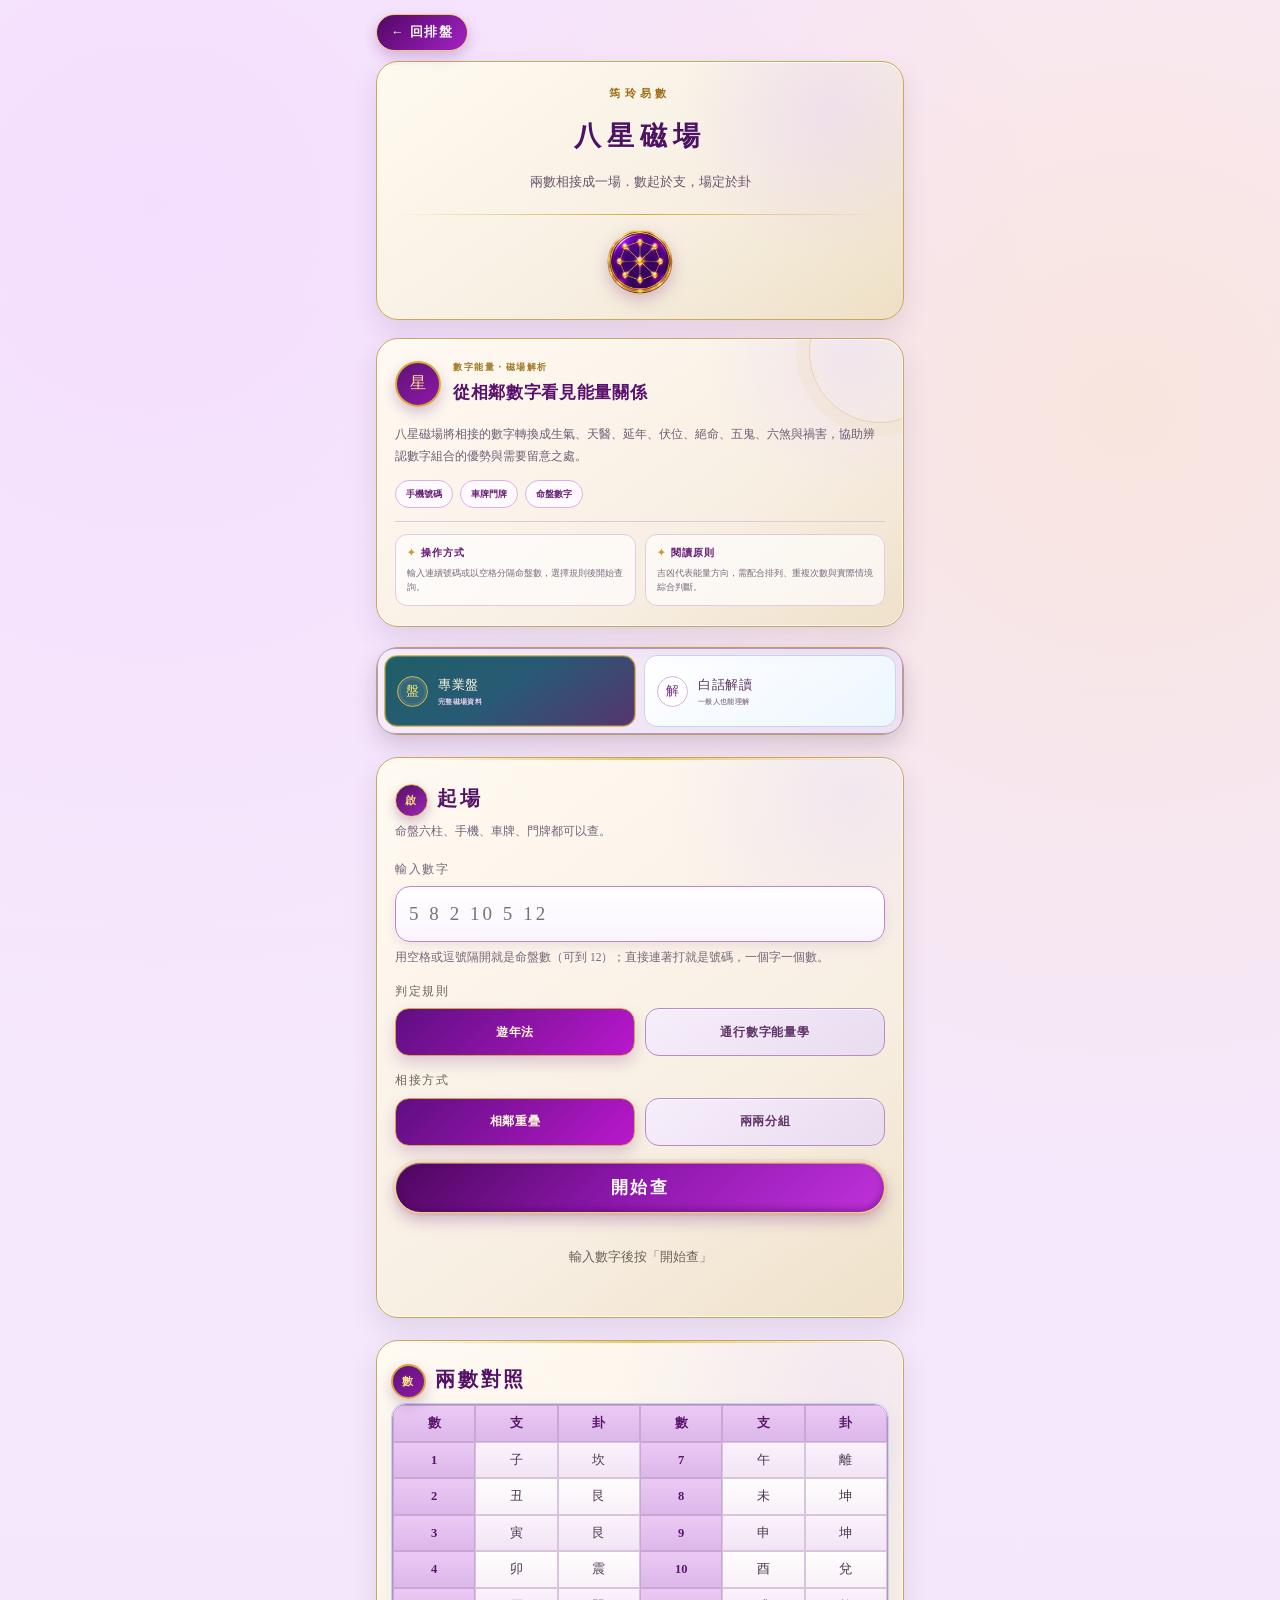
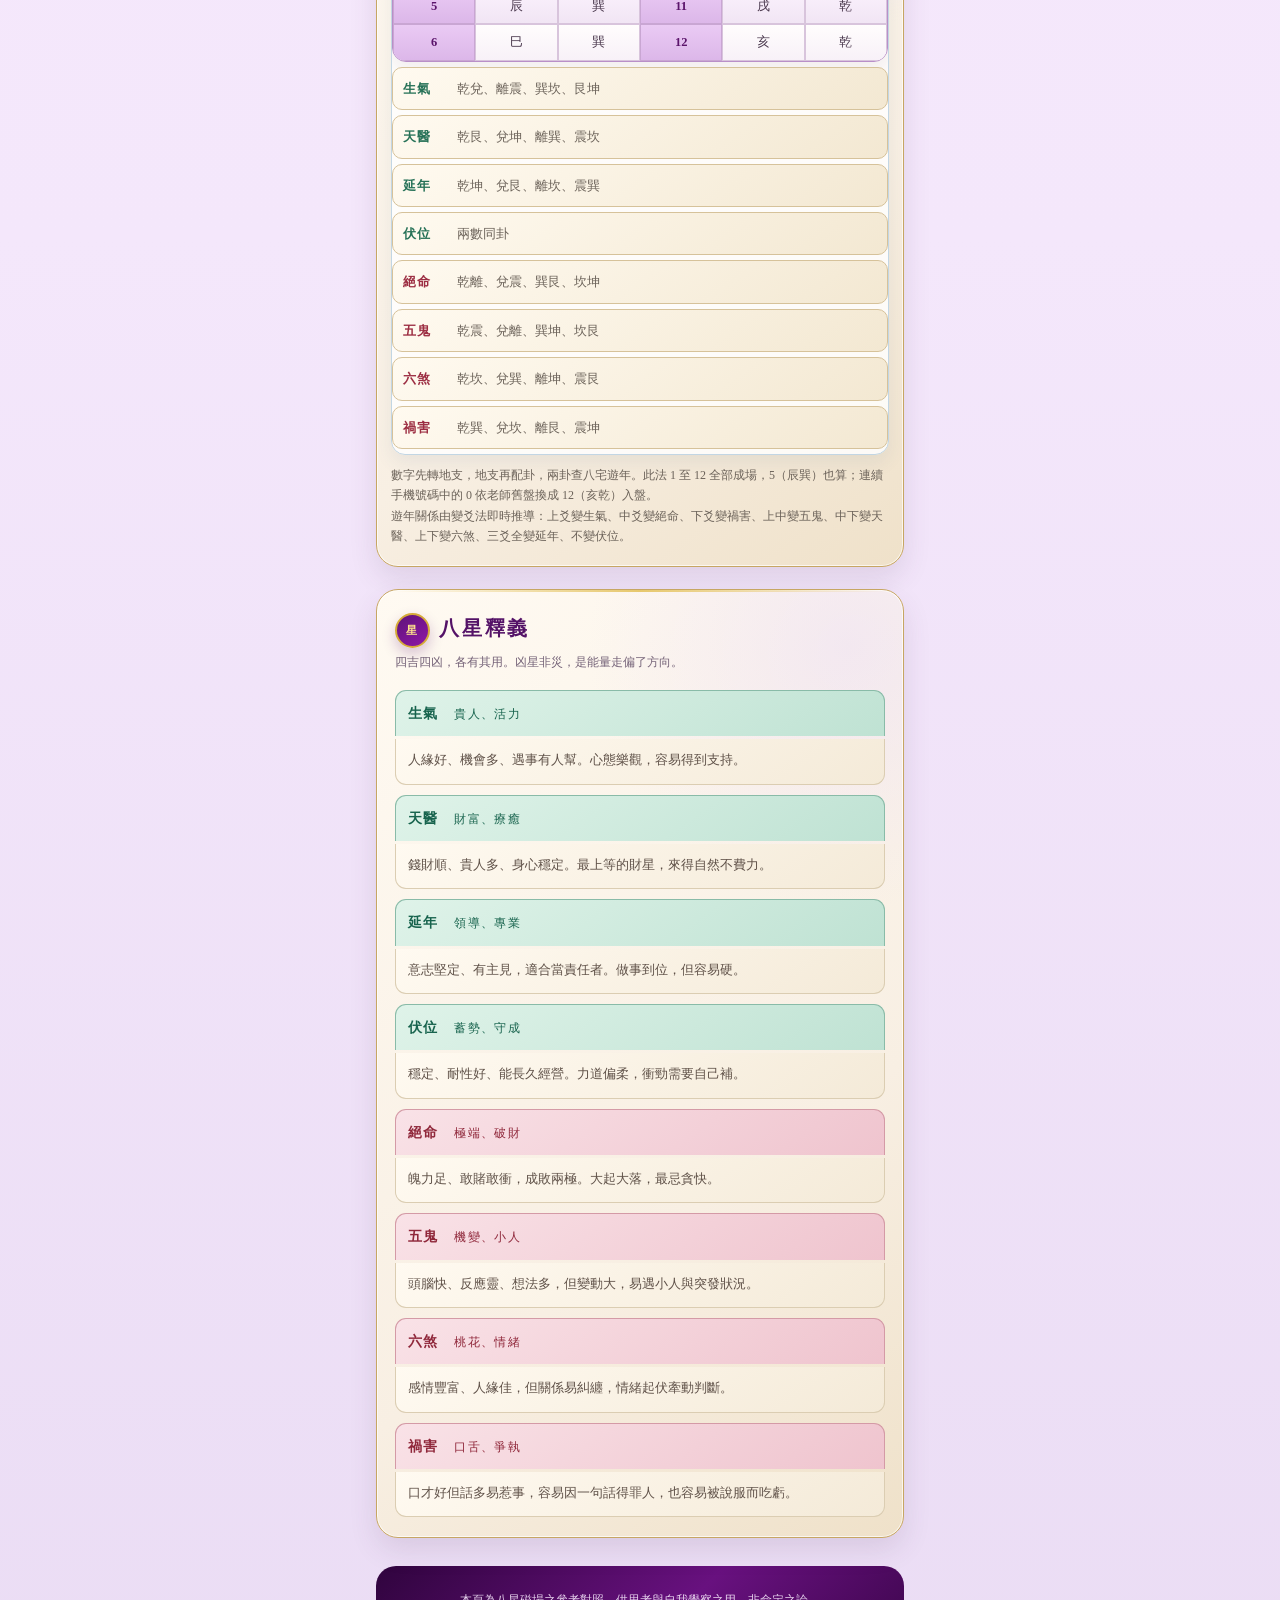
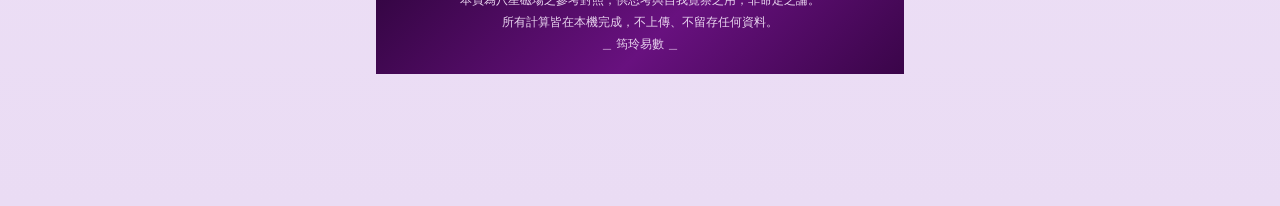
==== commit 4316bb3c: "修正老師手機號排列：0轉12並改連續磁場鏈" ====
--- a/bxcc.html
+++ b/bxcc.html
@@ -76,21 +76,6 @@
 .tally{margin-top:16px;padding-top:14px;border-top:1px solid var(--line);font-size:13px}
 .tally b{color:var(--seal)}
 .empty{font-size:13px;color:var(--ink2);text-align:center;padding:14px 0}
-.gua-sequence{margin:2px 0 18px;padding:15px 12px 12px;border:1px solid var(--line);border-radius:5px;background:#fffaf0}
-.gua-sequence-head{display:flex;align-items:end;justify-content:space-between;gap:10px;margin-bottom:12px}
-.gua-sequence-head b{color:var(--seal);font-size:14px;letter-spacing:.14em}
-.gua-sequence-head small{color:var(--ink2);font-size:10.5px}
-.gua-scroll{display:flex;gap:8px;overflow-x:auto;padding:2px 1px 8px;scrollbar-width:thin;scrollbar-color:var(--gold) transparent}
-.gua-item{position:relative;flex:1 0 58px;min-width:58px;padding:9px 5px 8px;text-align:center;border:1px solid #e3d5b8;border-radius:5px;background:linear-gradient(180deg,#fff,#f5ead3)}
-.gua-item:not(:last-child):after{content:"›";position:absolute;right:-8px;top:37px;z-index:2;color:var(--gold);font-weight:700}
-.gua-num{display:block;color:var(--seal);font-size:19px;font-weight:700;line-height:1.2}
-.gua-shape{width:38px;margin:7px auto 6px;display:grid;gap:4px}
-.gua-yao{height:4px;display:flex;justify-content:space-between}
-.gua-yao.yang{background:var(--seal)}
-.gua-yao.yin span{display:block;width:16px;background:var(--seal)}
-.gua-name{display:block;color:var(--ink);font-size:12px;font-weight:700;line-height:1.3}
-.gua-zhi{display:block;color:var(--ink2);font-size:10px;line-height:1.4}
-
 table{width:100%;border-collapse:collapse;font-size:12.5px;table-layout:fixed}
 th,td{border:1px solid var(--line);padding:6px 2px;text-align:center}
 th{background:#EFE5CE;color:var(--seal);font-weight:700}
@@ -114,6 +99,27 @@
 dd{margin:0;font-size:12.5px;color:var(--ink2)}
 
 footer{text-align:center;font-size:11.5px;color:var(--ink2);padding:26px 18px 0;line-height:1.9}
+
+/* 2026-09-20 老師確認：手機號碼改成連續磁場排列 */
+.bx-chain-card{margin:18px 0 14px;padding:16px 14px 14px;border:1.5px solid #c9a24a;border-radius:20px;background:linear-gradient(145deg,#fffaf0,#f3e4bf);box-shadow:0 10px 24px rgba(93,64,24,.14),inset 0 1px 0 #fff}
+.bx-chain-title{display:flex;align-items:flex-end;justify-content:space-between;gap:10px;margin-bottom:12px}
+.bx-chain-title b{color:#5d166b;font-size:16px;letter-spacing:.08em}
+.bx-chain-title span{color:#8a735b;font-size:10.5px}
+.bx-chain-scroll{overflow-x:auto;-webkit-overflow-scrolling:touch;padding:8px 2px 12px;scrollbar-width:thin}
+.bx-chain-track{display:flex;align-items:center;width:max-content;min-width:100%}
+.bx-chain-node{position:relative;flex:0 0 74px;min-height:86px;display:grid;place-items:center;align-content:center;border:1.5px solid #c69b43;border-radius:16px;background:linear-gradient(145deg,#fffdf7,#f2ead7);box-shadow:inset 0 0 0 2px rgba(255,255,255,.8),0 6px 14px rgba(76,57,31,.12)}
+.bx-chain-node strong{font-size:30px;line-height:1;color:#221d1b}
+.bx-chain-node small{margin-top:7px;font-size:11px;color:#7f6c58}
+.bx-chain-node em{margin-top:2px;font-style:normal;font-size:9px;color:#9b2f4d}
+.bx-chain-link{position:relative;flex:0 0 70px;height:86px;display:flex;align-items:center;justify-content:center}
+.bx-chain-link i{position:absolute;left:0;right:0;top:50%;height:2px;background:linear-gradient(90deg,#cba54e,#9c7c38,#cba54e)}
+.bx-chain-link b{position:relative;z-index:2;align-self:flex-start;margin-top:0;padding:3px 6px;border-radius:999px;background:#fffaf2;font-size:12px;letter-spacing:.05em;white-space:nowrap;box-shadow:0 2px 8px rgba(70,45,24,.08)}
+.bx-chain-link b.ji{color:#26704f;border:1px solid rgba(38,112,79,.25)}
+.bx-chain-link b.xiong{color:#a12b32;border:1px solid rgba(161,43,50,.23)}
+.bx-chain-note{margin:2px 0 0;color:#786654;font-size:11.5px;line-height:1.8}
+.bx-detail{margin-top:14px;border-top:1px solid #dcc89b;padding-top:10px}
+.bx-detail summary{cursor:pointer;color:#5c1d69;font-weight:800;font-size:13px;letter-spacing:.06em;padding:6px 0}
+@media(max-width:430px){.bx-chain-card{padding:14px 11px 12px}.bx-chain-node{flex-basis:68px;min-height:80px}.bx-chain-node strong{font-size:28px}.bx-chain-link{flex-basis:58px;height:80px}.bx-chain-link b{font-size:11px;padding:3px 4px}}
 </style>
 <link rel="stylesheet" href="theme-v3.css?v=1">
 <link rel="stylesheet" href="inner-theme-v4.css?v=annual-premium-v1">
@@ -346,50 +352,33 @@
   return p;
 }
 
-/* 將每個數字依序列成三爻卦形，對應老師的「列卦」閱讀方式 */
-function drawYao(gua){
-  var bits = YAO[gua] || '';
-  var h = '<span class="gua-shape" aria-label="' + esc(gua) + '卦卦形">';
-  for (var i = 0; i < bits.length; i++){
-    h += bits.charAt(i) === '1'
-      ? '<i class="gua-yao yang"></i>'
-      : '<i class="gua-yao yin"><span></span><span></span></i>';
-  }
-  return h + '</span>';
-}
-
-function renderGuaSequence(arr){
-  if (rule !== 'younian') return '';
-  var h = '<section class="gua-sequence" aria-label="卦形排列">'
-        + '<div class="gua-sequence-head"><b>卦形排列</b><small>每一個數字依序列卦</small></div>'
-        + '<div class="gua-scroll">';
-  arr.forEach(function(n){
-    h += '<div class="gua-item">'
-       + '<strong class="gua-num">' + esc(n) + '</strong>'
-       + drawYao(GUA[n])
-       + '<span class="gua-name">' + esc(GUA[n]) + '卦</span>'
-       + '<small class="gua-zhi">' + esc(ZHI[n]) + '支</small>'
-       + '</div>';
-  });
-  return h + '</div></section>';
-}
-
 function render(raw){
-  var all = parseInput(raw);
+  var rawText = String(raw || '').trim();
+  var all = parseInput(rawText);
   if (all.length < 2){
     out.innerHTML = '<p class="empty">至少要有兩個數字才能相接成場。</p>';
     return;
   }
-  var arr = usable(all);
+
+  /* 老師手機號排法：連續輸入的手機號碼，0 以 12（亥・乾）入盤。
+     空格／逗號分隔的命盤數仍維持原本 1～12 規則。 */
+  var isPhoneNumber = /^\d+$/.test(rawText);
+  var normalized = all.slice();
+  if (rule === 'younian' && isPhoneNumber){
+    normalized = normalized.map(function(n){ return n === 0 ? 12 : n; });
+  }
+
+  var arr = usable(normalized);
   if (arr.length < 2){
     out.innerHTML = '<p class="empty">' + (rule === 'younian'
-      ? '可用的數字不足兩個。遊年法取 1 至 12，0 不成場。'
+      ? '可用的數字不足兩個。遊年法取 1 至 12；手機連續號碼中的 0 以 12 入盤。'
       : '扣掉 0 與 5 之後不足兩位，這組號碼不成磁場。') + '</p>';
     return;
   }
 
   var pairs = makePairs(arr);
-  var html = '', ji = 0, xiong = 0, tally = {};
+  var detailHtml = '', ji = 0, xiong = 0, tally = {};
+  var chainStars = [];
 
   pairs.forEach(function(p){
     var name = lookup(p[0], p[1]);
@@ -397,34 +386,65 @@
     var info = STAR[name];
     if (info.t === 'ji') ji++; else xiong++;
     tally[name] = (tally[name] || 0) + 1;
+    chainStars.push({name:name, type:info.t});
 
     var sub = '';
     if (rule === 'younian'){
       sub = '<small>' + ZHI[p[0]] + GUA[p[0]] + '　' + ZHI[p[1]] + GUA[p[1]] + '</small>';
     }
-    html += '<div class="pair">'
+    detailHtml += '<div class="pair">'
           +   '<div class="num">' + esc(p[0] + '－' + p[1]) + sub + '</div>'
           +   '<div class="star ' + info.t + '">' + name + '</div>'
           +   '<div class="desc">' + info.s + '｜' + info.d + '</div>'
           + '</div>';
   });
 
-  if (!html){
+  if (!detailHtml){
     out.innerHTML = '<p class="empty">這組數字沒有成形的磁場。</p>';
     return;
+  }
+
+  var html = '';
+  if (pairMode === 'overlap'){
+    var chain = '<div class="bx-chain-card">'
+      + '<div class="bx-chain-title"><b>手機號碼磁場排列</b><span>依老師確認格式・相鄰兩數成場</span></div>'
+      + '<div class="bx-chain-scroll"><div class="bx-chain-track">';
+
+    for (var i = 0; i < arr.length; i++){
+      var rawDigit = (isPhoneNumber && rule === 'younian' && all[i] === 0) ? '0→12' : '';
+      chain += '<div class="bx-chain-node">'
+            + '<strong>' + arr[i] + '</strong>'
+            + '<small>' + (rule === 'younian' ? ((ZHI[arr[i]] || '') + (GUA[arr[i]] || '')) : '') + '</small>'
+            + (rawDigit ? '<em>' + rawDigit + '</em>' : '')
+            + '</div>';
+      if (i < arr.length - 1){
+        var st = chainStars[i] || {name:'—',type:''};
+        chain += '<div class="bx-chain-link">'
+              + '<b class="' + st.type + '">' + st.name + '</b>'
+              + '<i></i>'
+              + '</div>';
+      }
+    }
+    chain += '</div></div>'
+      + '<p class="bx-chain-note">手機號碼維持原順序；0 依老師舊盤換成 12（亥・乾）後再判定相鄰磁場。左右滑動可看完整號碼。</p>'
+      + '</div>';
+    html += chain;
+    html += '<details class="bx-detail"><summary>查看逐組白話解讀</summary>' + detailHtml + '</details>';
+  } else {
+    html += detailHtml;
   }
 
   var names = Object.keys(tally).sort(function(a, b){ return tally[b] - tally[a]; });
   var top = names[0];
   var line = '共 <b>' + (ji + xiong) + '</b> 組：吉星 <b>' + ji + '</b>、凶星 <b>' + xiong + '</b>。'
            + '主導磁場為 <b>' + top + '</b>（' + tally[top] + ' 組）。';
-  var dropped = all.length - arr.length;
+  var dropped = normalized.length - arr.length;
   if (dropped > 0){
     line += '<br><span style="color:var(--ink2)">已略去 ' + dropped + ' 個數：'
           + (rule === 'younian' ? '遊年法只取 1 至 12。' : '0 依附前數，5 為連接數，兩者本身不成場。')
           + '</span>';
   }
-  out.innerHTML = renderGuaSequence(arr) + html + '<div class="tally">' + line + '</div>';
+  out.innerHTML = html + '<div class="tally">' + line + '</div>';
 }
 
 /* ─────────── 對照表 ─────────── */
@@ -455,7 +475,7 @@
 
     g.innerHTML = h;
     note.innerHTML = '數字先轉地支，地支再配卦，兩卦查八宅遊年。'
-      + '此法 1 至 12 全部成場，5（辰巽）也算，0 不參與。'
+      + '此法 1 至 12 全部成場，5（辰巽）也算；連續手機號碼中的 0 依老師舊盤換成 12（亥乾）入盤。'
       + '<br>遊年關係由變爻法即時推導：上爻變生氣、中爻變絕命、下爻變禍害、'
       + '上中變五鬼、中下變天醫、上下變六煞、三爻全變延年、不變伏位。';
     return;
--- a/theme-v3.css
+++ b/theme-v3.css
@@ -1,3 +1,5 @@
+@import url('./master-quality-20260916.css?v=scenic-motifs-20260916');
+
 :root{
   --jl-purple:#681184;
   --jl-purple-2:#9829bd;
--- a/inner-theme-v4.css
+++ b/inner-theme-v4.css
@@ -108,6 +108,8 @@
 body.jlf-feature-mode #jl-feature-shell-final #plug>.card,
 body.jlf-feature-mode #jl-feature-shell-final #plugs>.card,
 body.jlf-feature-mode #jl-feature-shell-final #plugs0>.card{margin:16px 0!important;padding:22px 18px!important}
+body.jlf-feature-mode #jl-feature-shell-final #out>.card.ly-join-top{margin-bottom:0!important}
+body.jlf-feature-mode #jl-feature-shell-final #out>.card.ly-join-bot{margin-top:0!important}
 body.jlf-feature-mode #jl-feature-shell-final #paipan{background:radial-gradient(circle at 100% 0,color-mix(in srgb,var(--route-a) 13%,transparent) 0,transparent 34%),url("assets/celestial-orbit.svg") 118% -34px/235px auto no-repeat,linear-gradient(105deg,#fffffff9 0 55%,var(--route-pale) 78%,color-mix(in srgb,var(--route-soft) 72%,#fff))!important}
 body.jlf-feature-mode .jli-paipan-tag{position:absolute;right:15px;top:13px;z-index:3;padding:4px 10px;border:1px solid #d8b54e;border-radius:999px;color:#98701c;background:#fff9de;font:700 9px var(--ser);letter-spacing:.12em;box-shadow:0 3px 8px #7a57151f}
 body.jlf-feature-mode .card>h2{display:flex;align-items:center;justify-content:center;gap:8px;margin-bottom:20px!important;padding-bottom:14px!important;font-size:17px!important;letter-spacing:.18em!important;text-indent:0!important}
@@ -319,3 +321,94 @@
   body.jlf-feature-mode #jl-feature-shell-final #plugs0>.card{margin-bottom:14px!important}
   body.jl-page-bxcc .card{margin:14px 0;padding:19px 15px!important}
 }
+
+
+/* 2026-09 全站內頁五行彩色進化：卡片、表格與解說保持同一色系 */
+body.jlf-feature-mode .card.jl-tone-wood{--tone-deep:#176347;--tone-main:#2f9b6a;--tone-soft:#e7f7ef;--tone-line:#9fd3bc;--tone-mark:"木"}
+body.jlf-feature-mode .card.jl-tone-fire{--tone-deep:#9c2940;--tone-main:#dc5262;--tone-soft:#fff0f3;--tone-line:#eab5bf;--tone-mark:"火"}
+body.jlf-feature-mode .card.jl-tone-earth{--tone-deep:#956019;--tone-main:#d2a23b;--tone-soft:#fff7dd;--tone-line:#e4ca83;--tone-mark:"土"}
+body.jlf-feature-mode .card.jl-tone-water{--tone-deep:#235d88;--tone-main:#3d87b5;--tone-soft:#eaf6ff;--tone-line:#a9cee3;--tone-mark:"水"}
+body.jlf-feature-mode .card.jl-tone-metal{--tone-deep:#4d4968;--tone-main:#777493;--tone-soft:#f0effa;--tone-line:#c6c3da;--tone-mark:"金"}
+
+body.jlf-feature-mode #jl-feature-shell-final .card[class*="jl-tone-"]{
+  border-color:var(--tone-line)!important;
+  background:
+    radial-gradient(circle at 92% 9%,color-mix(in srgb,var(--tone-main) 20%,transparent) 0,transparent 24%),
+    repeating-linear-gradient(135deg,transparent 0 22px,color-mix(in srgb,var(--tone-main) 4%,transparent) 23px 24px),
+    linear-gradient(145deg,#fff 0,var(--tone-soft) 76%,#fff 100%)!important;
+  box-shadow:0 15px 34px color-mix(in srgb,var(--tone-deep) 14%,transparent),inset 0 1px #fff!important
+}
+body.jlf-feature-mode #jl-feature-shell-final .card[class*="jl-tone-"]:after{
+  content:var(--tone-mark);right:-5px;bottom:-17px;color:color-mix(in srgb,var(--tone-main) 10%,transparent);font-size:108px
+}
+body.jlf-feature-mode .card[class*="jl-tone-"]>h2{
+  color:var(--tone-deep)!important
+}
+body.jlf-feature-mode .card[class*="jl-tone-"]>h2:before{
+  content:var(--tone-mark);width:31px;height:31px;display:grid;place-items:center;flex:0 0 31px;
+  border:1px solid color-mix(in srgb,var(--tone-main) 72%,#d5ae42);border-radius:50%;
+  color:#fff7d6;background:linear-gradient(145deg,var(--tone-main),var(--tone-deep));
+  box-shadow:inset 0 0 0 3px #ffffff26,0 5px 12px color-mix(in srgb,var(--tone-deep) 24%,transparent);
+  font-size:11px;letter-spacing:0
+}
+body.jlf-feature-mode .card[class*="jl-tone-"]>h2:after{
+  background:linear-gradient(90deg,transparent,var(--tone-main),transparent)!important
+}
+body.jlf-feature-mode .card[class*="jl-tone-"] table{
+  border-color:var(--tone-line)!important;
+  box-shadow:0 7px 18px color-mix(in srgb,var(--tone-deep) 8%,transparent)
+}
+body.jlf-feature-mode .card[class*="jl-tone-"] th{
+  color:#fff8df!important;
+  background:linear-gradient(135deg,var(--tone-deep),color-mix(in srgb,var(--tone-main) 78%,var(--tone-deep)))!important;
+  border-color:color-mix(in srgb,var(--tone-main) 74%,#fff)!important
+}
+body.jlf-feature-mode .card[class*="jl-tone-"] td{
+  color:#4f4052!important;
+  background:color-mix(in srgb,var(--tone-soft) 58%,#fff)!important;
+  border-color:color-mix(in srgb,var(--tone-line) 52%,#fff)!important
+}
+body.jlf-feature-mode .card[class*="jl-tone-"] tr:nth-child(even) td{
+  background:color-mix(in srgb,var(--tone-soft) 86%,#fff)!important
+}
+body.jlf-feature-mode .card[class*="jl-tone-"] td.n,
+body.jlf-feature-mode .card[class*="jl-tone-"] td.zh-n{
+  color:var(--tone-deep)!important;font-weight:900
+}
+body.jlf-feature-mode .card[class*="jl-tone-"] .jdu,
+body.jlf-feature-mode .card[class*="jl-tone-"] .duan,
+body.jlf-feature-mode .card[class*="jl-tone-"] .jie,
+body.jlf-feature-mode .card[class*="jl-tone-"] .lq-verdict,
+body.jlf-feature-mode .card[class*="jl-tone-"] details{
+  border-color:var(--tone-line)!important;
+  background:
+    radial-gradient(circle at 96% 5%,color-mix(in srgb,var(--tone-main) 14%,transparent),transparent 25%),
+    linear-gradient(145deg,#fff,color-mix(in srgb,var(--tone-soft) 78%,#fff))!important
+}
+body.jlf-feature-mode .card[class*="jl-tone-"] .bar{
+  border-color:var(--tone-line)!important;background:var(--tone-soft)!important
+}
+body.jlf-feature-mode .card[class*="jl-tone-"] .bar div{
+  color:var(--tone-deep)!important;background:color-mix(in srgb,var(--tone-soft) 72%,#fff)!important;
+  border-color:var(--tone-line)!important
+}
+body.jlf-feature-mode .card[class*="jl-tone-"] .bar div:nth-child(even){
+  background:color-mix(in srgb,var(--tone-main) 17%,#fff)!important
+}
+body.jlf-feature-mode .card[class*="jl-tone-"] p,
+body.jlf-feature-mode .card[class*="jl-tone-"] .jdu{line-height:1.9}
+body.jlf-feature-mode .card[class*="jl-tone-"] .hint,
+body.jlf-feature-mode .card[class*="jl-tone-"] .lq-note,
+body.jlf-feature-mode .card[class*="jl-tone-"] .gxnote{color:color-mix(in srgb,var(--tone-deep) 72%,#766b78)!important}
+
+@media(max-width:430px){
+  body.jlf-feature-mode #jl-feature-shell-final .card[class*="jl-tone-"]{border-radius:16px!important}
+  body.jlf-feature-mode .card[class*="jl-tone-"]>h2{gap:7px;font-size:16px!important}
+  body.jlf-feature-mode .card[class*="jl-tone-"]>h2:before{width:29px;height:29px;flex-basis:29px}
+  body.jlf-feature-mode .card[class*="jl-tone-"] .jdu{font-size:13px!important}
+}
+
+/* 早子／晚子時辰提示 */
+body.jlf-feature-mode .zihelp{display:block;margin-top:7px;color:#8b647f;font-size:10px;line-height:1.55}
+body.jlf-feature-mode #h option[value="early-zi"],
+body.jlf-feature-mode #h option[value="late-zi"]{font-weight:800;color:#681078}
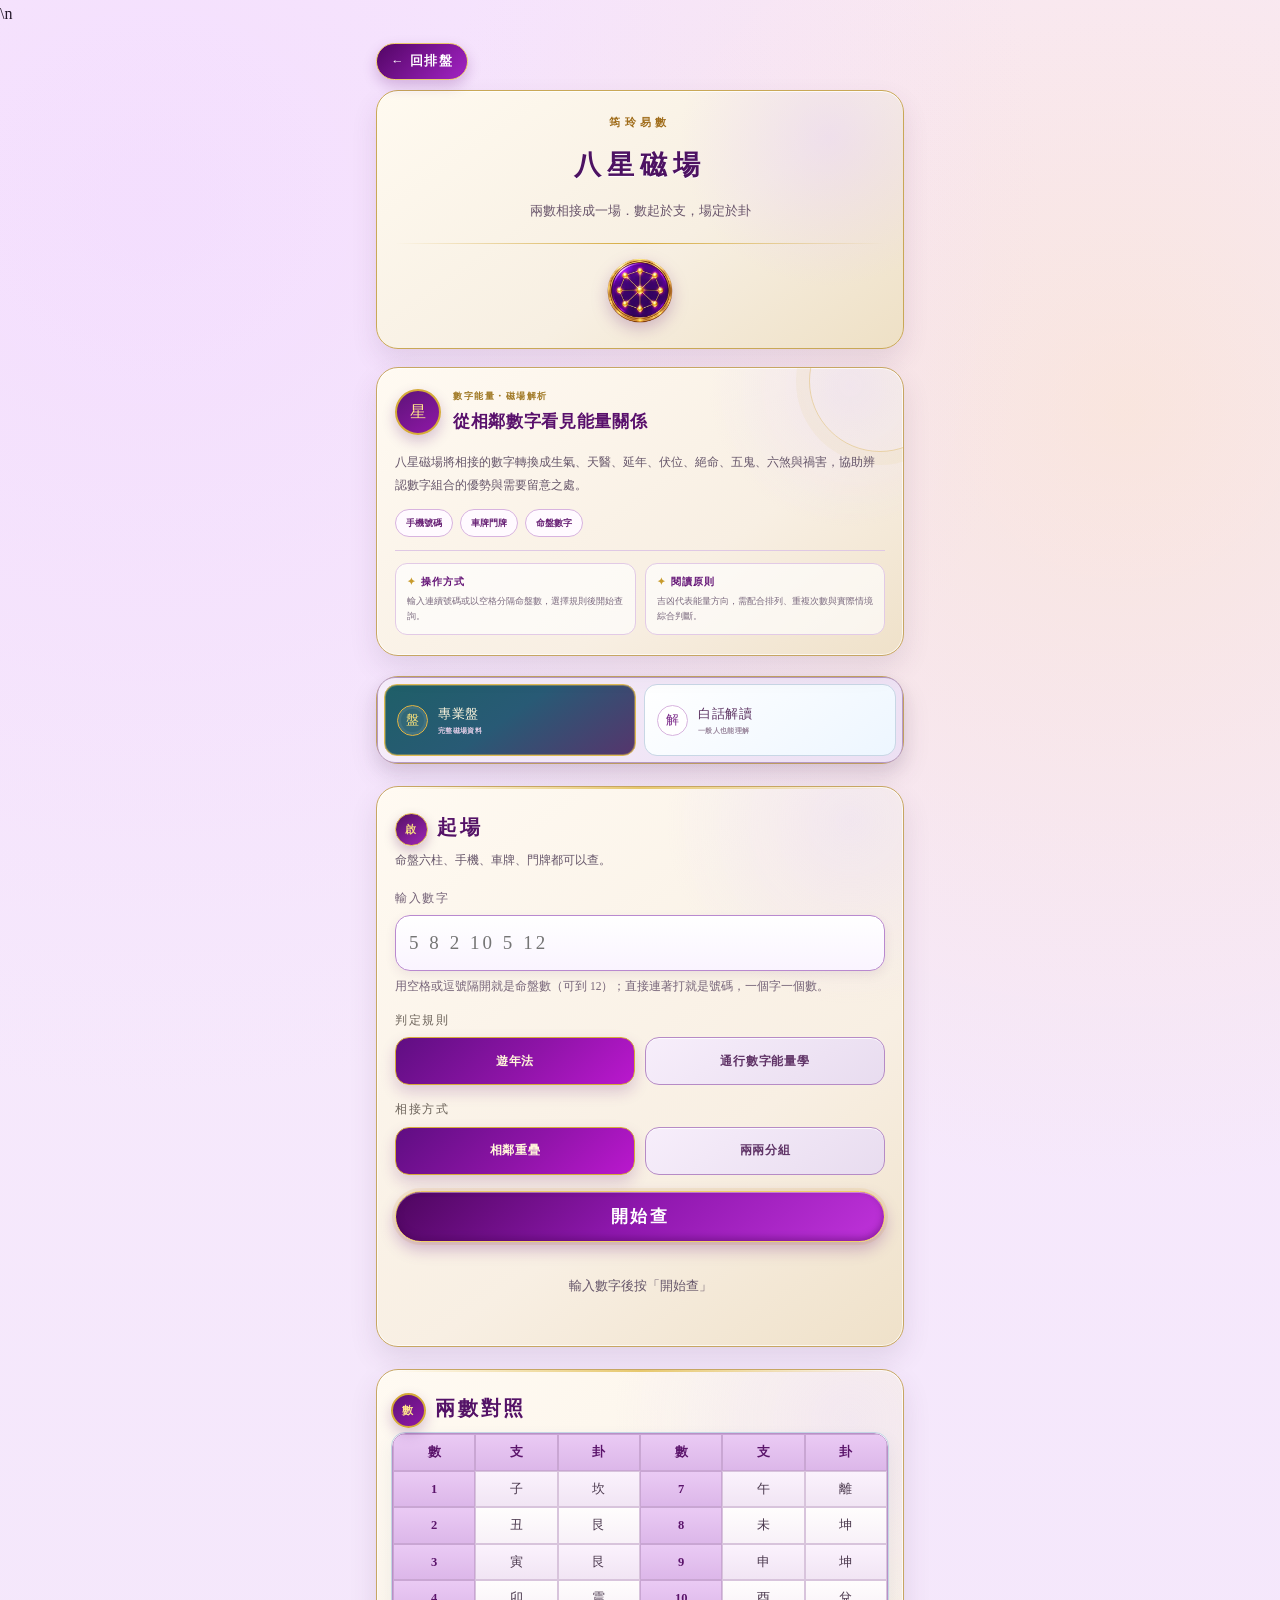
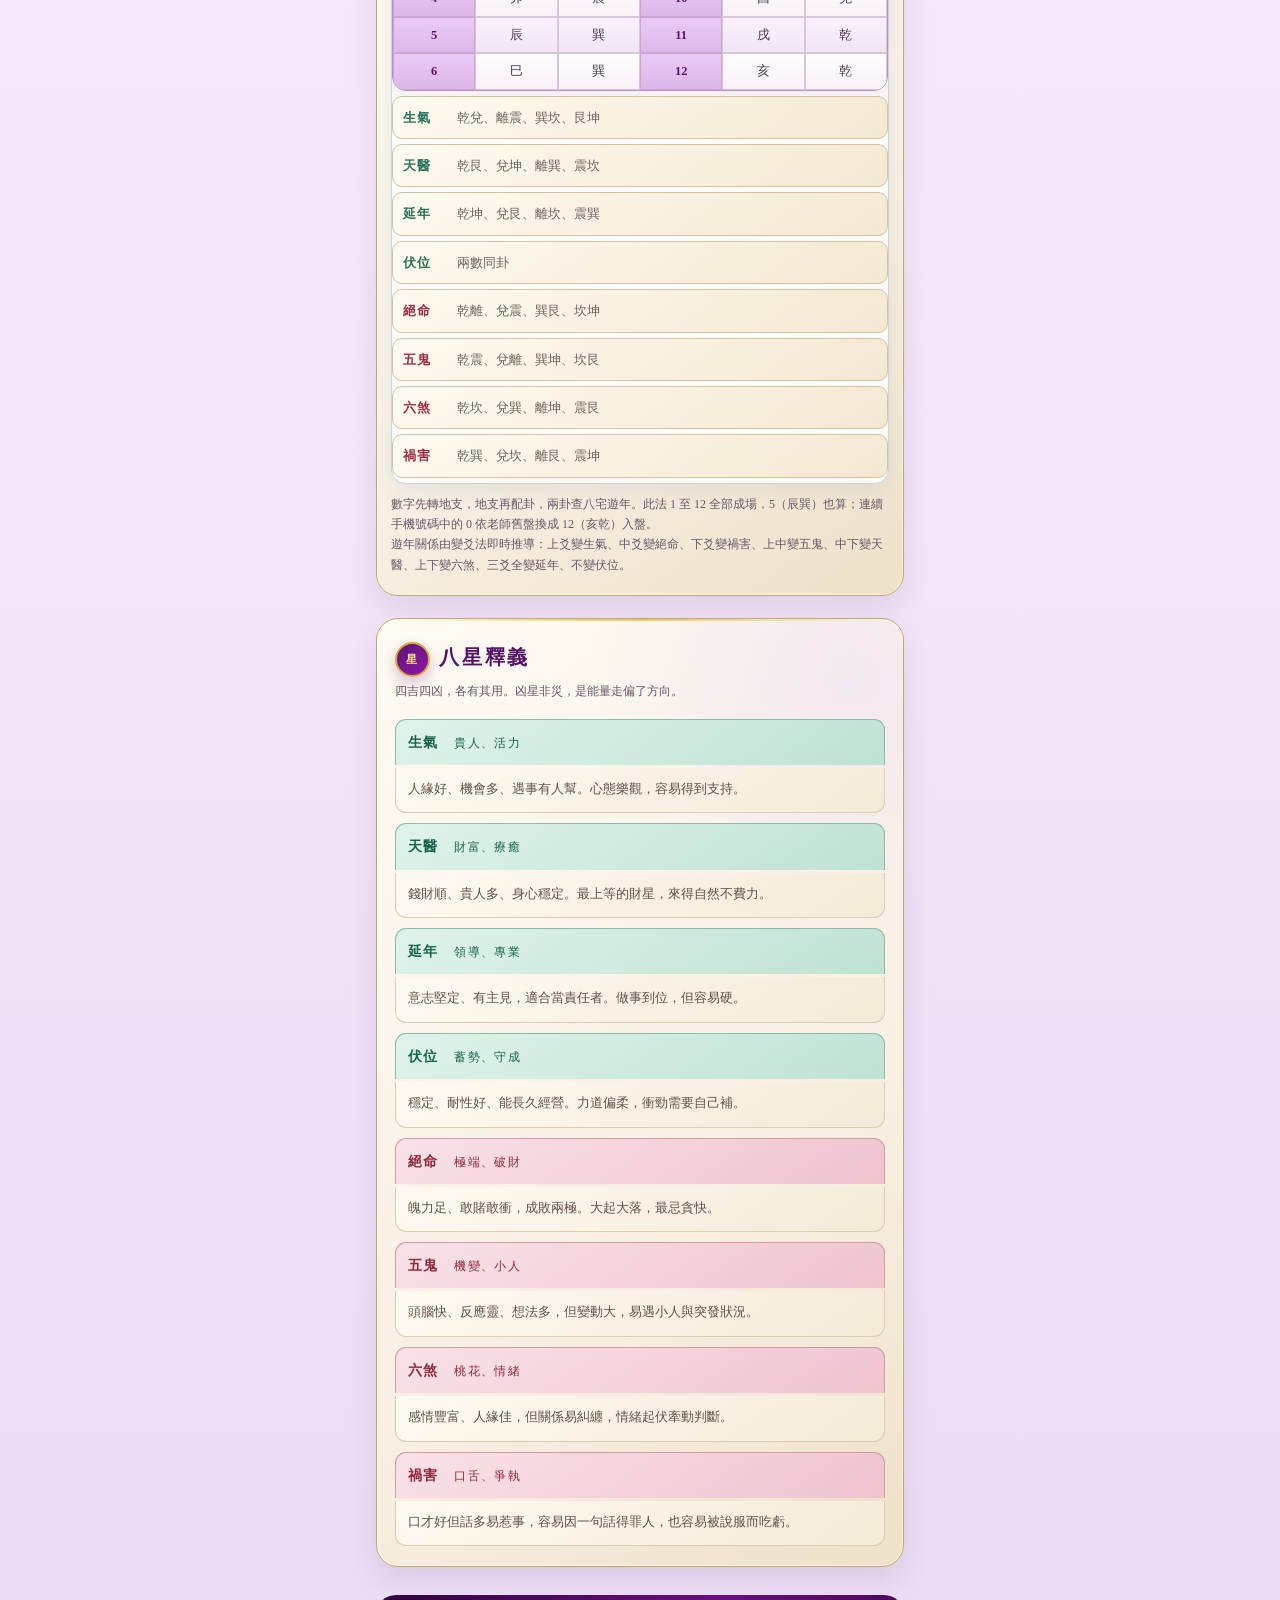
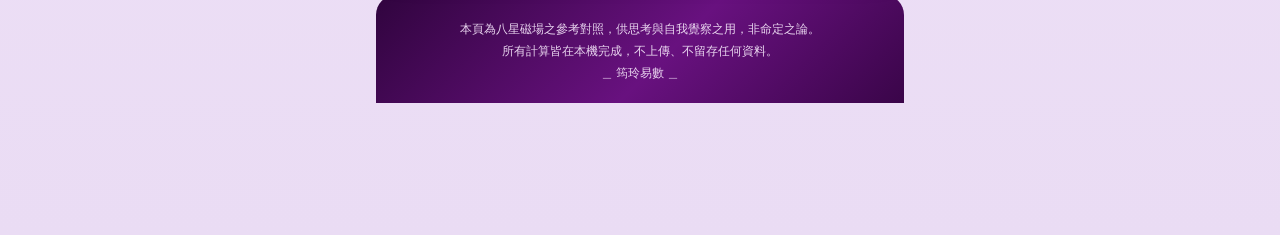
==== commit 8c0c25a5: "載入 2026-09-22 P0 視覺 MASTER" ====
--- a/bxcc.html
+++ b/bxcc.html
@@ -100,30 +100,43 @@
 
 footer{text-align:center;font-size:11.5px;color:var(--ink2);padding:26px 18px 0;line-height:1.9}
 
-/* 2026-09-20 老師確認：手機號碼改成連續磁場排列 */
-.bx-chain-card{margin:18px 0 14px;padding:16px 14px 14px;border:1.5px solid #c9a24a;border-radius:20px;background:linear-gradient(145deg,#fffaf0,#f3e4bf);box-shadow:0 10px 24px rgba(93,64,24,.14),inset 0 1px 0 #fff}
-.bx-chain-title{display:flex;align-items:flex-end;justify-content:space-between;gap:10px;margin-bottom:12px}
-.bx-chain-title b{color:#5d166b;font-size:16px;letter-spacing:.08em}
-.bx-chain-title span{color:#8a735b;font-size:10.5px}
-.bx-chain-scroll{overflow-x:auto;-webkit-overflow-scrolling:touch;padding:8px 2px 12px;scrollbar-width:thin}
-.bx-chain-track{display:flex;align-items:center;width:max-content;min-width:100%}
-.bx-chain-node{position:relative;flex:0 0 74px;min-height:86px;display:grid;place-items:center;align-content:center;border:1.5px solid #c69b43;border-radius:16px;background:linear-gradient(145deg,#fffdf7,#f2ead7);box-shadow:inset 0 0 0 2px rgba(255,255,255,.8),0 6px 14px rgba(76,57,31,.12)}
-.bx-chain-node strong{font-size:30px;line-height:1;color:#221d1b}
-.bx-chain-node small{margin-top:7px;font-size:11px;color:#7f6c58}
-.bx-chain-node em{margin-top:2px;font-style:normal;font-size:9px;color:#9b2f4d}
-.bx-chain-link{position:relative;flex:0 0 70px;height:86px;display:flex;align-items:center;justify-content:center}
-.bx-chain-link i{position:absolute;left:0;right:0;top:50%;height:2px;background:linear-gradient(90deg,#cba54e,#9c7c38,#cba54e)}
-.bx-chain-link b{position:relative;z-index:2;align-self:flex-start;margin-top:0;padding:3px 6px;border-radius:999px;background:#fffaf2;font-size:12px;letter-spacing:.05em;white-space:nowrap;box-shadow:0 2px 8px rgba(70,45,24,.08)}
-.bx-chain-link b.ji{color:#26704f;border:1px solid rgba(38,112,79,.25)}
-.bx-chain-link b.xiong{color:#a12b32;border:1px solid rgba(161,43,50,.23)}
-.bx-chain-note{margin:2px 0 0;color:#786654;font-size:11.5px;line-height:1.8}
+/* 2026-09-22 老師確認：手機號碼整組固定列出，不使用左右滑動 */
+.bx-chain-card{margin:18px 0 14px;padding:16px 12px 14px;border:1.5px solid #c9a24a;border-radius:20px;background:linear-gradient(145deg,#fffaf0,#f3e4bf);box-shadow:0 10px 24px rgba(93,64,24,.14),inset 0 1px 0 #fff}
+.bx-chain-title{display:flex;align-items:flex-end;justify-content:space-between;gap:8px;margin-bottom:10px}
+.bx-chain-title b{color:#5d166b;font-size:16px;letter-spacing:.06em}
+.bx-chain-title span{color:#8a735b;font-size:10px;text-align:right}
+.bx-seq-stage{position:relative;padding-top:28px}
+.bx-seq-line{position:absolute;left:4%;right:4%;top:54px;height:2px;background:linear-gradient(90deg,#cba54e,#9c7c38,#cba54e);z-index:0}
+.bx-seq-stars{position:absolute;left:0;right:0;top:0;height:26px}
+.bx-seq-star{position:absolute;transform:translateX(-50%);padding:2px 4px;border-radius:999px;background:#fffaf2;font-size:9.5px;line-height:1.2;font-weight:800;white-space:nowrap;box-shadow:0 2px 6px rgba(70,45,24,.08)}
+.bx-seq-star.ji{color:#26704f;border:1px solid rgba(38,112,79,.22)}
+.bx-seq-star.xiong{color:#a12b32;border:1px solid rgba(161,43,50,.22)}
+.bx-seq-numbers{position:relative;z-index:2;display:grid;gap:3px;align-items:stretch}
+.bx-seq-node{min-width:0;min-height:58px;display:grid;place-items:center;align-content:center;padding:5px 1px;border:1.2px solid #c69b43;border-radius:10px;background:linear-gradient(145deg,#fffdf7,#f2ead7);box-shadow:inset 0 0 0 1px rgba(255,255,255,.8),0 3px 8px rgba(76,57,31,.09)}
+.bx-seq-node strong{font-size:20px;line-height:1;color:#221d1b}
+.bx-seq-node small{margin-top:5px;font-size:8px;line-height:1;color:#7f6c58;white-space:nowrap}
+.bx-seq-node em{margin-top:3px;font-style:normal;font-size:7px;line-height:1;color:#9b2f4d;white-space:nowrap}
+.bx-chain-note{margin:10px 0 0;color:#786654;font-size:11px;line-height:1.75}
 .bx-detail{margin-top:14px;border-top:1px solid #dcc89b;padding-top:10px}
 .bx-detail summary{cursor:pointer;color:#5c1d69;font-weight:800;font-size:13px;letter-spacing:.06em;padding:6px 0}
-@media(max-width:430px){.bx-chain-card{padding:14px 11px 12px}.bx-chain-node{flex-basis:68px;min-height:80px}.bx-chain-node strong{font-size:28px}.bx-chain-link{flex-basis:58px;height:80px}.bx-chain-link b{font-size:11px;padding:3px 4px}}
+@media(max-width:390px){
+  .bx-chain-card{padding:14px 8px 12px}
+  .bx-chain-title{align-items:flex-start}
+  .bx-chain-title b{font-size:15px}
+  .bx-chain-title span{font-size:9px;max-width:120px}
+  .bx-seq-stage{padding-top:27px}
+  .bx-seq-line{top:51px}
+  .bx-seq-star{font-size:8.5px;padding:2px 3px}
+  .bx-seq-numbers{gap:2px}
+  .bx-seq-node{min-height:54px;border-radius:9px}
+  .bx-seq-node strong{font-size:18px}
+  .bx-seq-node small{font-size:7px}
+  .bx-seq-node em{font-size:6px}
+}
 </style>
 <link rel="stylesheet" href="theme-v3.css?v=1">
 <link rel="stylesheet" href="inner-theme-v4.css?v=annual-premium-v1">
-</head>
+<link rel="stylesheet" href="master-upgrade-20260922.css?v=p0-20260922-1">\n</head>
 <body class="jl-page jl-page-bxcc">
 <div class="wrap">
 
@@ -406,28 +419,31 @@
 
   var html = '';
   if (pairMode === 'overlap'){
+    var n = arr.length;
     var chain = '<div class="bx-chain-card">'
-      + '<div class="bx-chain-title"><b>手機號碼磁場排列</b><span>依老師確認格式・相鄰兩數成場</span></div>'
-      + '<div class="bx-chain-scroll"><div class="bx-chain-track">';
+      + '<div class="bx-chain-title"><b>手機號碼磁場排列</b><span>整組固定列出・不需左右移動</span></div>'
+      + '<div class="bx-seq-stage">'
+      + '<div class="bx-seq-stars">';
+
+    for (var s = 0; s < chainStars.length; s++){
+      var pos = ((s + 1) / n) * 100;
+      var st = chainStars[s] || {name:'—',type:''};
+      chain += '<span class="bx-seq-star ' + st.type + '" style="left:' + pos + '%">' + st.name + '</span>';
+    }
+
+    chain += '</div><div class="bx-seq-line"></div>'
+      + '<div class="bx-seq-numbers" style="grid-template-columns:repeat(' + n + ',minmax(0,1fr))">';
 
     for (var i = 0; i < arr.length; i++){
       var rawDigit = (isPhoneNumber && rule === 'younian' && all[i] === 0) ? '0→12' : '';
-      chain += '<div class="bx-chain-node">'
+      chain += '<div class="bx-seq-node">'
             + '<strong>' + arr[i] + '</strong>'
             + '<small>' + (rule === 'younian' ? ((ZHI[arr[i]] || '') + (GUA[arr[i]] || '')) : '') + '</small>'
             + (rawDigit ? '<em>' + rawDigit + '</em>' : '')
             + '</div>';
-      if (i < arr.length - 1){
-        var st = chainStars[i] || {name:'—',type:''};
-        chain += '<div class="bx-chain-link">'
-              + '<b class="' + st.type + '">' + st.name + '</b>'
-              + '<i></i>'
-              + '</div>';
-      }
     }
-    chain += '</div></div>'
-      + '<p class="bx-chain-note">手機號碼維持原順序；0 依老師舊盤換成 12（亥・乾）後再判定相鄰磁場。左右滑動可看完整號碼。</p>'
-      + '</div>';
+
+    chain += '</div></div></div>';
     html += chain;
     html += '<details class="bx-detail"><summary>查看逐組白話解讀</summary>' + detailHtml + '</details>';
   } else {
--- a/master-upgrade-20260922.css
+++ b/master-upgrade-20260922.css
@@ -0,0 +1,302 @@
+/* =========================================================
+   筠玲易數｜P0 MASTER UPGRADE 2026-09-22
+   目的：統一品牌色、加深過淡區塊、提升手機辨識度。
+   原則：只改視覺，不改排盤／八星／九宮演算法。
+   ========================================================= */
+:root{
+  --jlu-purple:#5d116f;
+  --jlu-purple-2:#8b1ca1;
+  --jlu-violet:#b928d0;
+  --jlu-gold:#c99a2e;
+  --jlu-gold-2:#efd277;
+  --jlu-jade:#0f7562;
+  --jlu-ink:#24182b;
+  --jlu-muted:#6e5d70;
+  --jlu-cream:#fff9ed;
+  --jlu-paper:#fffdf8;
+  --jlu-line:rgba(160,113,46,.48);
+  --jlu-shadow:0 14px 34px rgba(73,30,83,.15);
+}
+
+/* ---------- 全站底色與文字 ---------- */
+body.jl-page{
+  color:var(--jlu-ink)!important;
+  background:
+    radial-gradient(circle at 12% 8%,rgba(194,135,224,.18),transparent 26%),
+    radial-gradient(circle at 90% 18%,rgba(239,210,119,.18),transparent 24%),
+    linear-gradient(180deg,#fbf4ff 0%,#fff9ee 48%,#f6effc 100%)!important;
+}
+body.jl-page .wrap{position:relative}
+body.jl-page p,body.jl-page .note,body.jl-page .hint{color:#66566a}
+body.jl-page input,body.jl-page select{
+  background:rgba(255,255,255,.94)!important;
+  border-color:rgba(113,50,127,.42)!important;
+  color:#2d2031!important;
+  box-shadow:inset 0 1px 0 rgba(255,255,255,.9)!important;
+}
+body.jl-page input:focus,body.jl-page select:focus{
+  border-color:#8e24aa!important;
+  box-shadow:0 0 0 3px rgba(142,36,170,.13)!important;
+}
+
+/* ---------- 首頁：品牌與六入口 ---------- */
+#jl-home-final{
+  color:var(--jlu-ink);
+  background:
+    radial-gradient(circle at 15% 15%,rgba(203,147,232,.18),transparent 25%),
+    radial-gradient(circle at 86% 34%,rgba(232,193,91,.16),transparent 22%);
+}
+#jl-home-final .jlf-header{
+  border-color:rgba(139,87,150,.34)!important;
+  background:rgba(255,251,246,.90)!important;
+  box-shadow:0 8px 24px rgba(70,28,80,.10)!important;
+  backdrop-filter:blur(14px);
+}
+#jl-home-final .jlf-seal{
+  background:linear-gradient(145deg,#741080,#3f0a55)!important;
+  color:#ffe49a!important;
+  border:1px solid #d8ac46!important;
+  box-shadow:0 5px 14px rgba(92,20,107,.24)!important;
+}
+#jl-home-final .jlf-brand strong,
+#jl-home-final .jlf-section-title{color:#4f0f61!important}
+#jl-home-final .jlf-my,
+#jl-home-final .jlf-card button{
+  background:linear-gradient(135deg,#681078,#b51ed0)!important;
+  color:#fff!important;
+  border:1px solid #d0a43c!important;
+  box-shadow:0 8px 18px rgba(107,18,126,.22)!important;
+}
+#jl-home-final .jlf-hero{
+  border:1.5px solid rgba(194,151,62,.64)!important;
+  box-shadow:0 18px 42px rgba(67,31,75,.16)!important;
+  overflow:hidden;
+}
+#jl-home-final .jlf-kicker{color:#9a6817!important;font-weight:800}
+#jl-home-final .jlf-hero-copy h1{color:#471058!important;text-shadow:0 2px 0 rgba(255,255,255,.72)}
+#jl-home-final .jlf-hero-copy h2{color:#6b2678!important}
+#jl-home-final .jlf-quote{
+  background:linear-gradient(145deg,rgba(255,251,239,.94),rgba(246,226,255,.90))!important;
+  border:1px solid rgba(180,126,56,.55)!important;
+  color:#4c3152!important;
+}
+#jl-home-final .jlf-card{
+  position:relative;
+  overflow:hidden;
+  background:
+    radial-gradient(circle at 100% 0,rgba(226,190,92,.18),transparent 35%),
+    linear-gradient(145deg,#fffdf8 0%,#f7eefd 100%)!important;
+  border:1.5px solid rgba(147,93,159,.48)!important;
+  box-shadow:0 12px 26px rgba(74,35,82,.12),inset 0 1px 0 #fff!important;
+}
+#jl-home-final .jlf-card:before{
+  content:"";
+  position:absolute;inset:0 0 auto;height:4px;
+  background:linear-gradient(90deg,#641075,#d3a63e,#a51bbb);
+}
+#jl-home-final .jlf-card h3{color:#511064!important}
+#jl-home-final .jlf-card p{color:#77517d!important;font-weight:700}
+#jl-home-final .jlf-card small{color:#695b69!important}
+#jl-home-final .jlf-badge img{
+  filter:saturate(1.15) contrast(1.05);
+  drop-shadow:0 6px 12px rgba(69,26,80,.15);
+}
+
+/* ---------- 內頁通用卡片：不再灰白一片 ---------- */
+#jl-feature-shell-final .card:not(:has(#jg-out)):not(:has(#qmOut)),
+body.jl-page-bxcc .card{
+  border:1.5px solid rgba(184,139,56,.58)!important;
+  background:
+    radial-gradient(circle at 96% 0,rgba(214,172,70,.12),transparent 28%),
+    linear-gradient(145deg,#fffdf8,#f9effc)!important;
+  box-shadow:var(--jlu-shadow)!important;
+  border-radius:22px!important;
+}
+#jl-feature-shell-final .card h2,
+body.jl-page-bxcc .card h2{color:#5d116f!important}
+
+/* ---------- 數字九宮：參考精品圖，五行色要看得出來 ---------- */
+.card:has(#jg-out){
+  border:1.5px solid #c79a31!important;
+  background:
+    radial-gradient(circle at 8% 10%,rgba(164,87,197,.12),transparent 30%),
+    linear-gradient(145deg,#fffdf8,#fff3d8)!important;
+  box-shadow:0 18px 42px rgba(76,42,83,.16)!important;
+  border-radius:24px!important;
+}
+.card:has(#jg-out) .jg-grid{
+  gap:8px!important;
+  padding:9px!important;
+  border:2px solid #c99a2e!important;
+  border-radius:20px!important;
+  background:linear-gradient(145deg,#fff4cf,#f3dd9f)!important;
+  box-shadow:inset 0 0 0 3px rgba(255,255,255,.78),0 12px 28px rgba(91,61,26,.15)!important;
+}
+.card:has(#jg-out) .jg-c{
+  min-height:102px!important;
+  border-width:1.6px!important;
+  border-radius:15px!important;
+  box-shadow:inset 0 0 0 3px rgba(255,255,255,.40),inset 0 1px 0 #fff,0 6px 14px rgba(46,34,48,.13)!important;
+}
+.card:has(#jg-out) .jg-c .jg-n{
+  font-size:44px!important;
+  color:#172a27!important;
+  text-shadow:0 1px 0 #fff,0 2px 6px rgba(0,0,0,.10)!important;
+}
+.card:has(#jg-out) .jg-c.jg-mu,
+.card:has(#jg-out) .jg-star-cell.jg-mu{
+  border-color:#2caf72!important;
+  background:
+    linear-gradient(160deg,transparent 56%,rgba(12,124,77,.16) 57%,transparent 74%),
+    linear-gradient(145deg,#d8ffe8,#75ddb0 62%,#bdf4d6)!important;
+}
+.card:has(#jg-out) .jg-c.jg-huo,
+.card:has(#jg-out) .jg-star-cell.jg-huo{
+  border-color:#ef6d83!important;
+  background:
+    radial-gradient(circle at 78% 76%,rgba(214,43,79,.18),transparent 28%),
+    linear-gradient(145deg,#ffe5ea,#f49aae 62%,#ffc6d1)!important;
+}
+.card:has(#jg-out) .jg-c.jg-tu,
+.card:has(#jg-out) .jg-star-cell.jg-tu{
+  border-color:#d7a41d!important;
+  background:
+    linear-gradient(155deg,transparent 58%,rgba(173,117,8,.16) 59%,transparent 76%),
+    linear-gradient(145deg,#fff3b9,#f2c64d 62%,#ffe18a)!important;
+}
+.card:has(#jg-out) .jg-c.jg-jin,
+.card:has(#jg-out) .jg-star-cell.jg-jin{
+  border-color:#8e8fd8!important;
+  background:
+    linear-gradient(155deg,transparent 58%,rgba(90,78,165,.13) 59%,transparent 76%),
+    linear-gradient(145deg,#f2f1ff,#c6c2f1 62%,#e2ddff)!important;
+}
+.card:has(#jg-out) .jg-c.jg-shui,
+.card:has(#jg-out) .jg-star-cell.jg-shui{
+  border-color:#35a8d8!important;
+  background:
+    radial-gradient(ellipse at 70% 82%,rgba(18,135,190,.18),transparent 30%),
+    linear-gradient(145deg,#dcf6ff,#79cfef 62%,#bcecff)!important;
+}
+.card:has(#jg-out) .jg-c.jg-mid{
+  border:2px solid #e0b844!important;
+  background:
+    radial-gradient(circle at 50% 30%,rgba(38,156,127,.40),transparent 38%),
+    linear-gradient(145deg,#08725e,#03443d)!important;
+  box-shadow:inset 0 0 0 4px rgba(232,193,83,.32),inset 0 0 0 7px rgba(255,255,255,.12),0 7px 18px rgba(2,71,59,.28)!important;
+}
+.card:has(#jg-out) .jg-c.jg-mid .jg-n{color:#fff9df!important;text-shadow:0 2px 7px rgba(0,0,0,.28)!important}
+.card:has(#jg-out) .jg-star-card{
+  border-color:#cda344!important;
+  background:linear-gradient(145deg,#fffdf8,#f8efff)!important;
+  box-shadow:0 10px 24px rgba(77,39,86,.10)!important;
+}
+.card:has(#jg-out) .jg-star-title{color:#591269!important}
+.card:has(#jg-out) .jg-in button{
+  background:linear-gradient(135deg,#641075,#bd20d2)!important;
+  border:1px solid #d0a23b!important;
+  color:#fff!important;
+  box-shadow:0 8px 18px rgba(102,16,120,.24)!important;
+}
+
+/* ---------- 八星磁場：輸入、整組排列、兩數對照 ---------- */
+body.jl-page-bxcc .bx-guide,
+body.jl-page-bxcc #jli-reading{
+  border:1.5px solid rgba(191,148,57,.64)!important;
+  border-radius:22px!important;
+  background:
+    radial-gradient(circle at 100% 0,rgba(207,158,63,.14),transparent 28%),
+    linear-gradient(145deg,#fffdf8,#f5eafb)!important;
+  box-shadow:var(--jlu-shadow)!important;
+}
+body.jl-page-bxcc .bx-guide-head span,
+body.jl-page-bxcc .jli-reading-title>span{
+  background:linear-gradient(145deg,#71107f,#3e0a51)!important;
+  border-color:#d6a83e!important;
+  color:#ffe49a!important;
+}
+body.jl-page-bxcc .modes button{
+  min-height:48px!important;
+  border:1.5px solid #a66ab0!important;
+  background:linear-gradient(145deg,#fffaff,#f2e5f7)!important;
+  color:#6b3272!important;
+  border-radius:14px!important;
+  font-weight:800!important;
+}
+body.jl-page-bxcc .modes button[aria-pressed=true]{
+  background:linear-gradient(135deg,#681078,#c020d3)!important;
+  border-color:#c99a2e!important;
+  color:#fff!important;
+  box-shadow:0 7px 16px rgba(104,16,120,.20)!important;
+}
+body.jl-page-bxcc .btn{
+  min-height:56px!important;
+  border-radius:999px!important;
+  background:linear-gradient(135deg,#5c0d6d,#c124d5)!important;
+  border:1.5px solid #d2a43b!important;
+  color:#fff!important;
+  font-weight:900!important;
+  box-shadow:0 10px 22px rgba(102,17,119,.25)!important;
+}
+body.jl-page-bxcc .bx-chain-card{
+  border:2px solid #c89a2d!important;
+  border-radius:22px!important;
+  background:
+    radial-gradient(circle at 94% 10%,rgba(231,190,76,.22),transparent 25%),
+    linear-gradient(145deg,#fffdf6,#f5e4b8)!important;
+  box-shadow:0 14px 30px rgba(84,55,25,.16),inset 0 0 0 3px rgba(255,255,255,.55)!important;
+}
+body.jl-page-bxcc .bx-chain-title b{color:#5a1269!important;font-size:17px!important}
+body.jl-page-bxcc .bx-chain-title span{color:#725f54!important;font-weight:700!important}
+body.jl-page-bxcc .bx-seq-node{
+  border-color:#b98a2c!important;
+  background:linear-gradient(145deg,#fffef9,#f4ead0)!important;
+  box-shadow:inset 0 0 0 2px rgba(255,255,255,.70),0 4px 10px rgba(75,53,28,.10)!important;
+}
+body.jl-page-bxcc .bx-seq-node strong{color:#1f1720!important;font-weight:900!important}
+body.jl-page-bxcc .bx-seq-star.ji{
+  color:#086d4d!important;background:#e5fff1!important;border-color:#56b58f!important;
+}
+body.jl-page-bxcc .bx-seq-star.xiong{
+  color:#a11e32!important;background:#fff0f2!important;border-color:#e08a98!important;
+}
+/* 老師不需要看的施工說明直接拿掉 */
+body.jl-page-bxcc .bx-chain-note{display:none!important}
+body.jl-page-bxcc .bx-detail{margin-top:16px!important}
+body.jl-page-bxcc .bx-grid-card table{
+  border:1.5px solid #b46ac0!important;
+  border-radius:14px!important;
+  overflow:hidden!important;
+}
+body.jl-page-bxcc .bx-grid-card th{
+  background:linear-gradient(180deg,#7b198c,#5a1068)!important;
+  color:#fff7df!important;
+  border-color:#9d65a8!important;
+  font-weight:900!important;
+}
+body.jl-page-bxcc .bx-grid-card td{
+  background:#fffdf9!important;
+  border-color:#d8bddc!important;
+  color:#3e2d42!important;
+}
+body.jl-page-bxcc .bx-grid-card td.ji{
+  background:#e4f7ed!important;color:#08714e!important;font-weight:900!important;
+}
+body.jl-page-bxcc .bx-grid-card td.xiong{
+  background:#fff0f2!important;color:#a32234!important;font-weight:900!important;
+}
+body.jl-page-bxcc .bx-grid-card td.self{
+  background:#f4e5fb!important;color:#6c2a78!important;font-weight:800!important;
+}
+
+/* ---------- 手機尺寸 ---------- */
+@media(max-width:430px){
+  #jl-home-final .jlf-card{border-radius:20px!important}
+  .card:has(#jg-out) .jg-grid{gap:7px!important;padding:7px!important}
+  .card:has(#jg-out) .jg-c{min-height:92px!important;border-radius:13px!important}
+  .card:has(#jg-out) .jg-c .jg-n{font-size:41px!important}
+  body.jl-page-bxcc .bx-chain-card{padding:14px 8px!important}
+  body.jl-page-bxcc .bx-seq-stage{padding-top:29px!important}
+  body.jl-page-bxcc .bx-seq-node{min-height:56px!important;padding:4px 0!important}
+  body.jl-page-bxcc .bx-seq-node strong{font-size:19px!important}
+}
